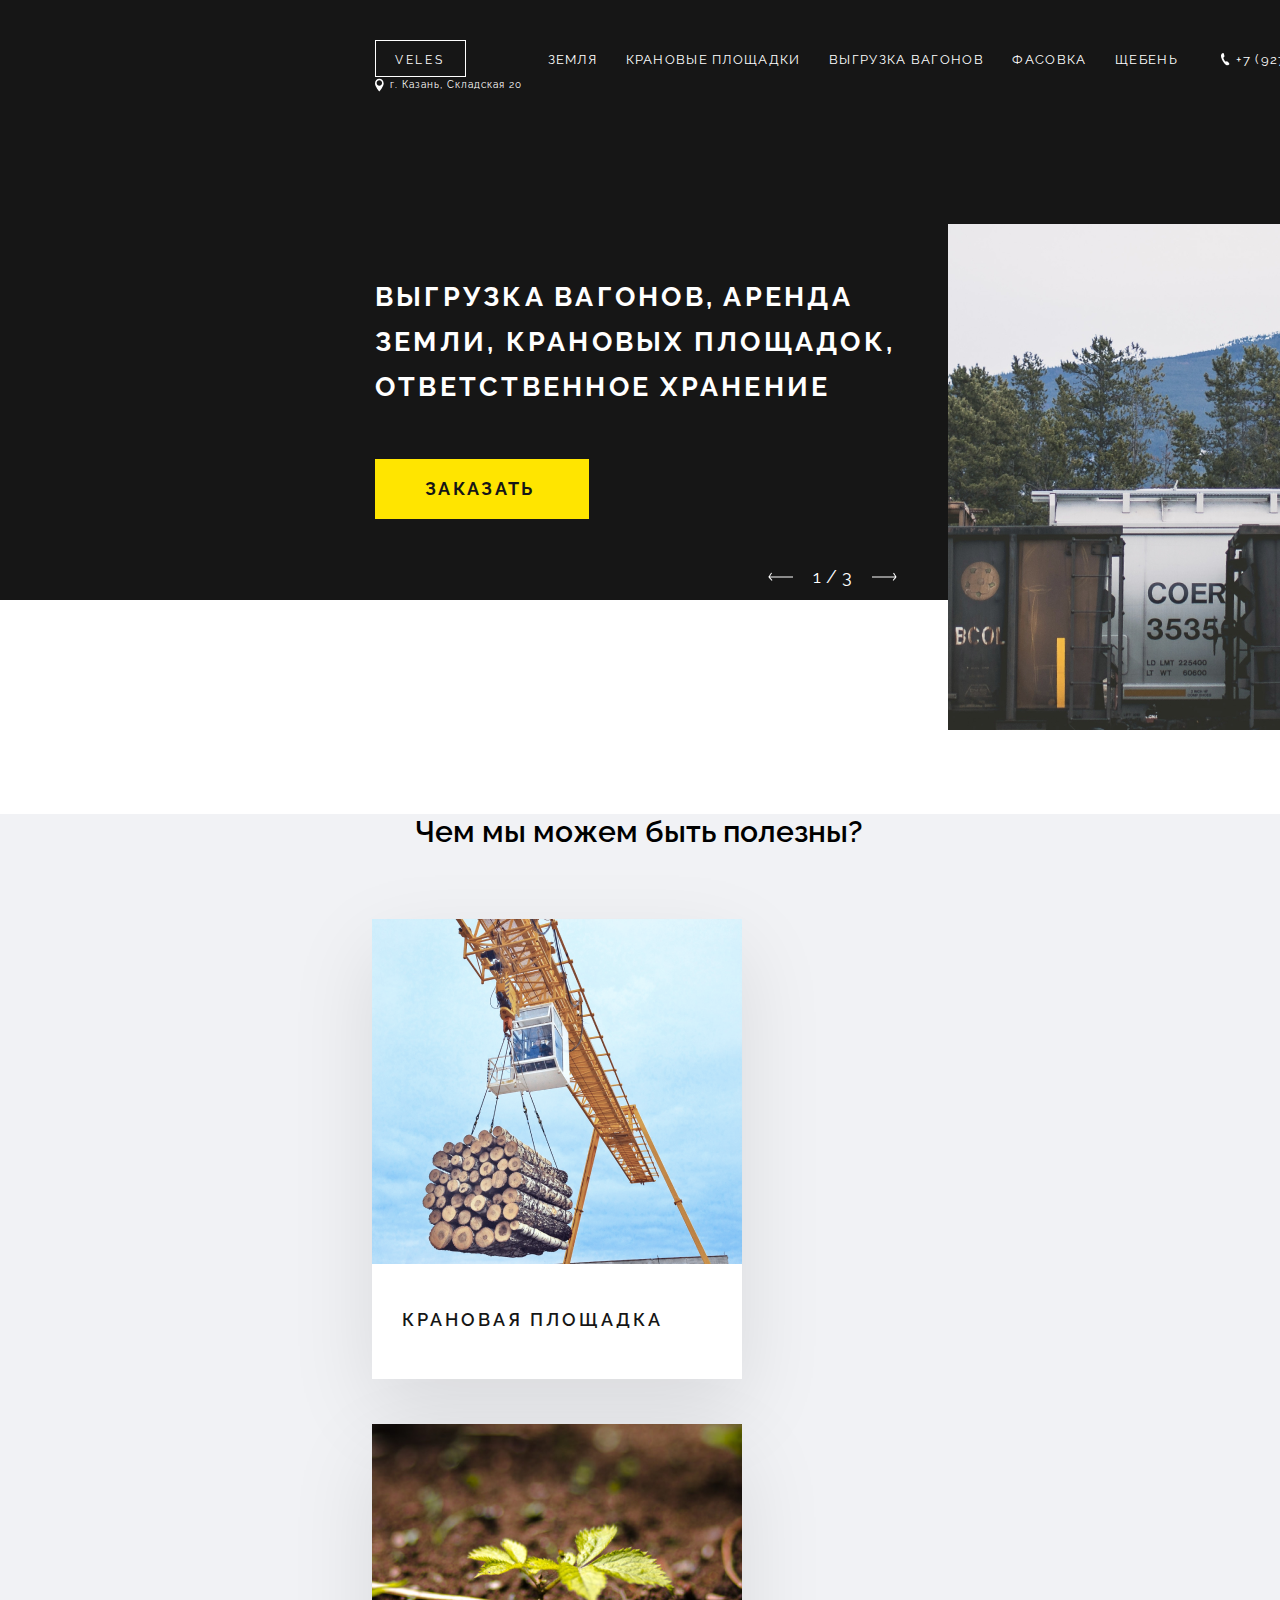
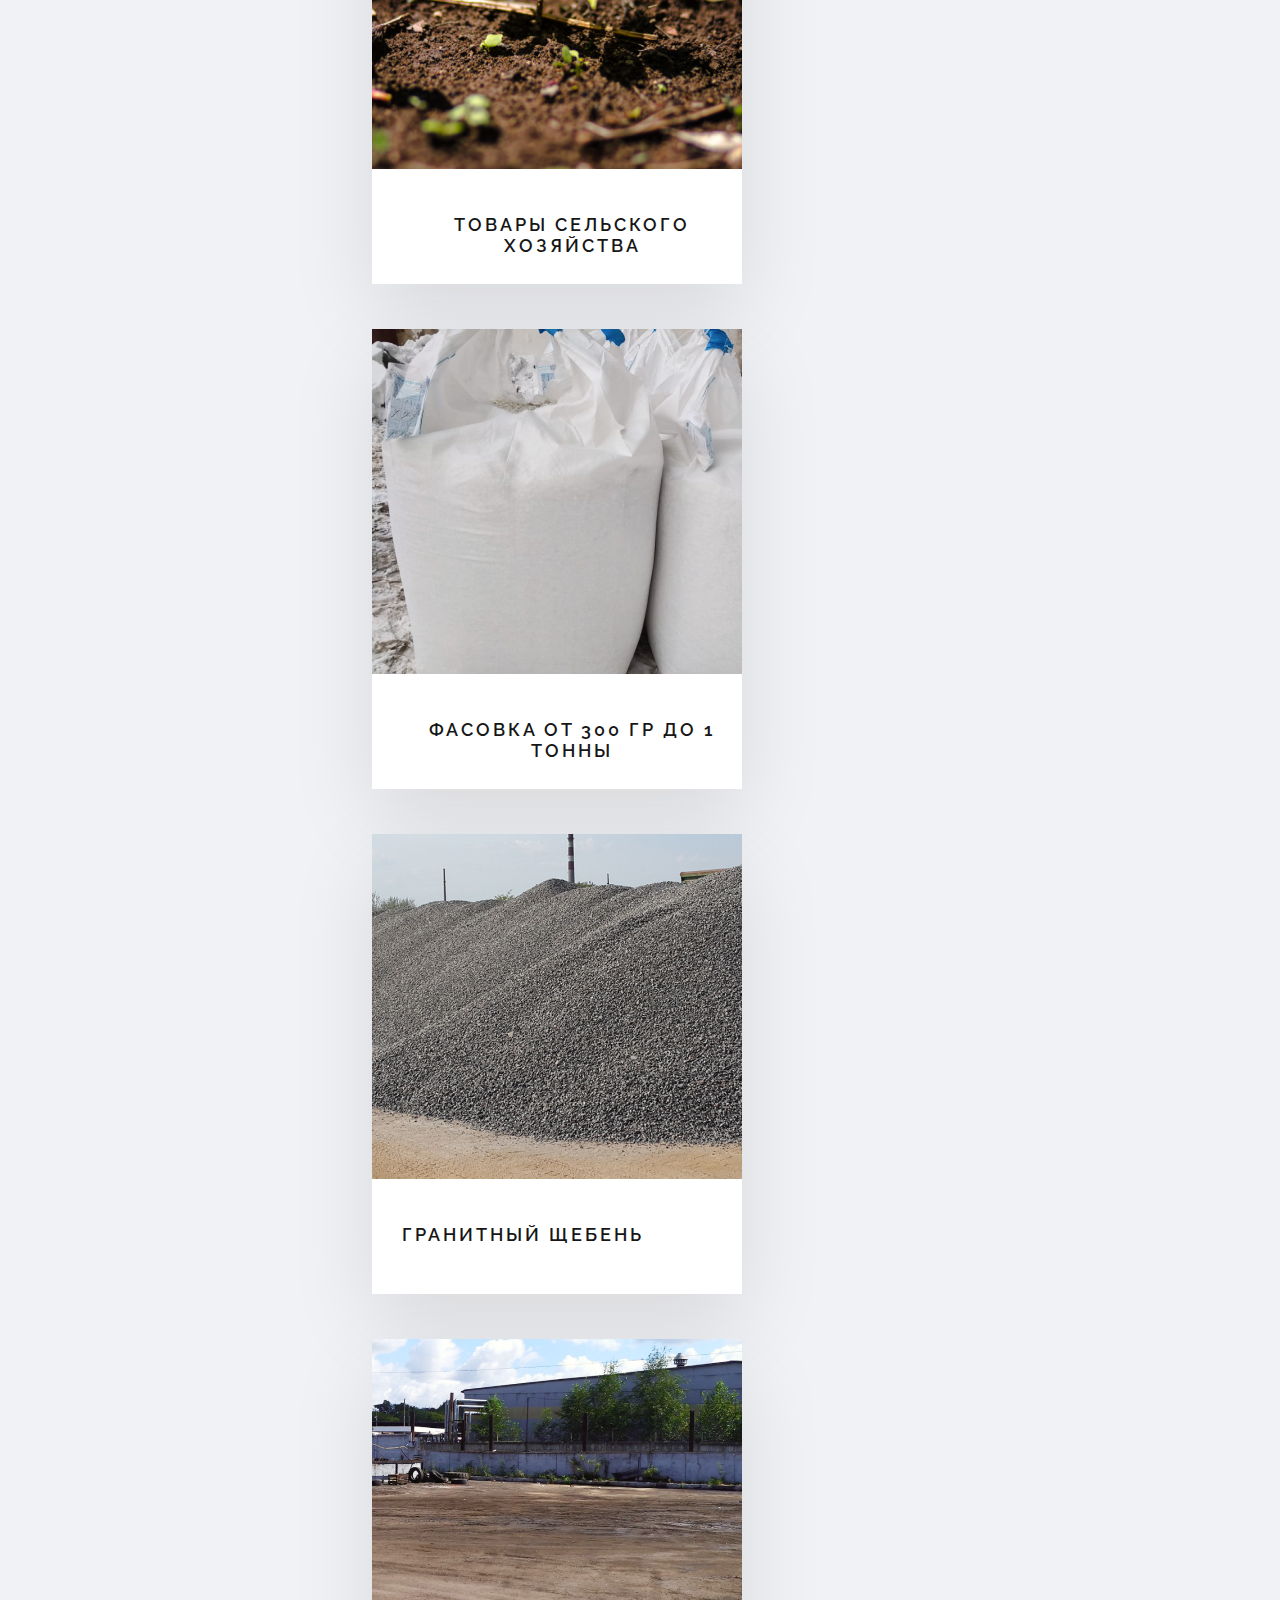
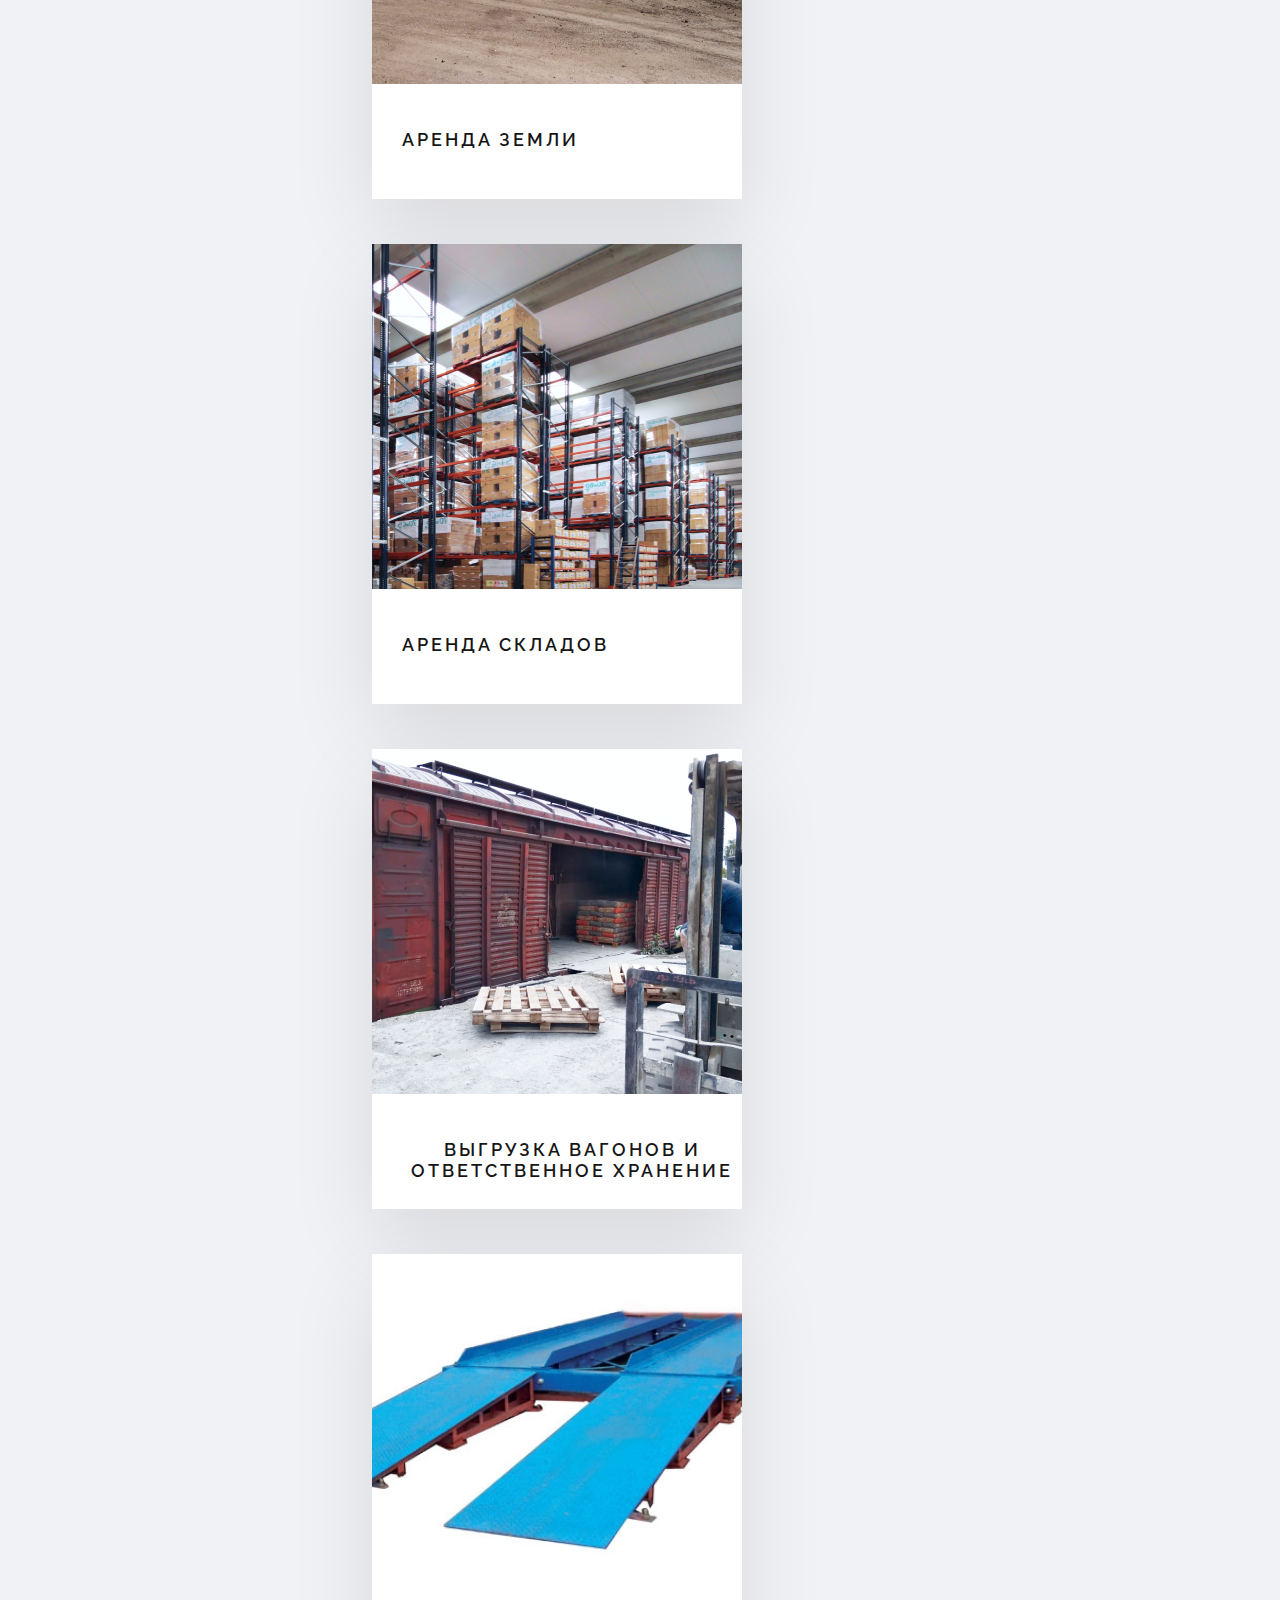
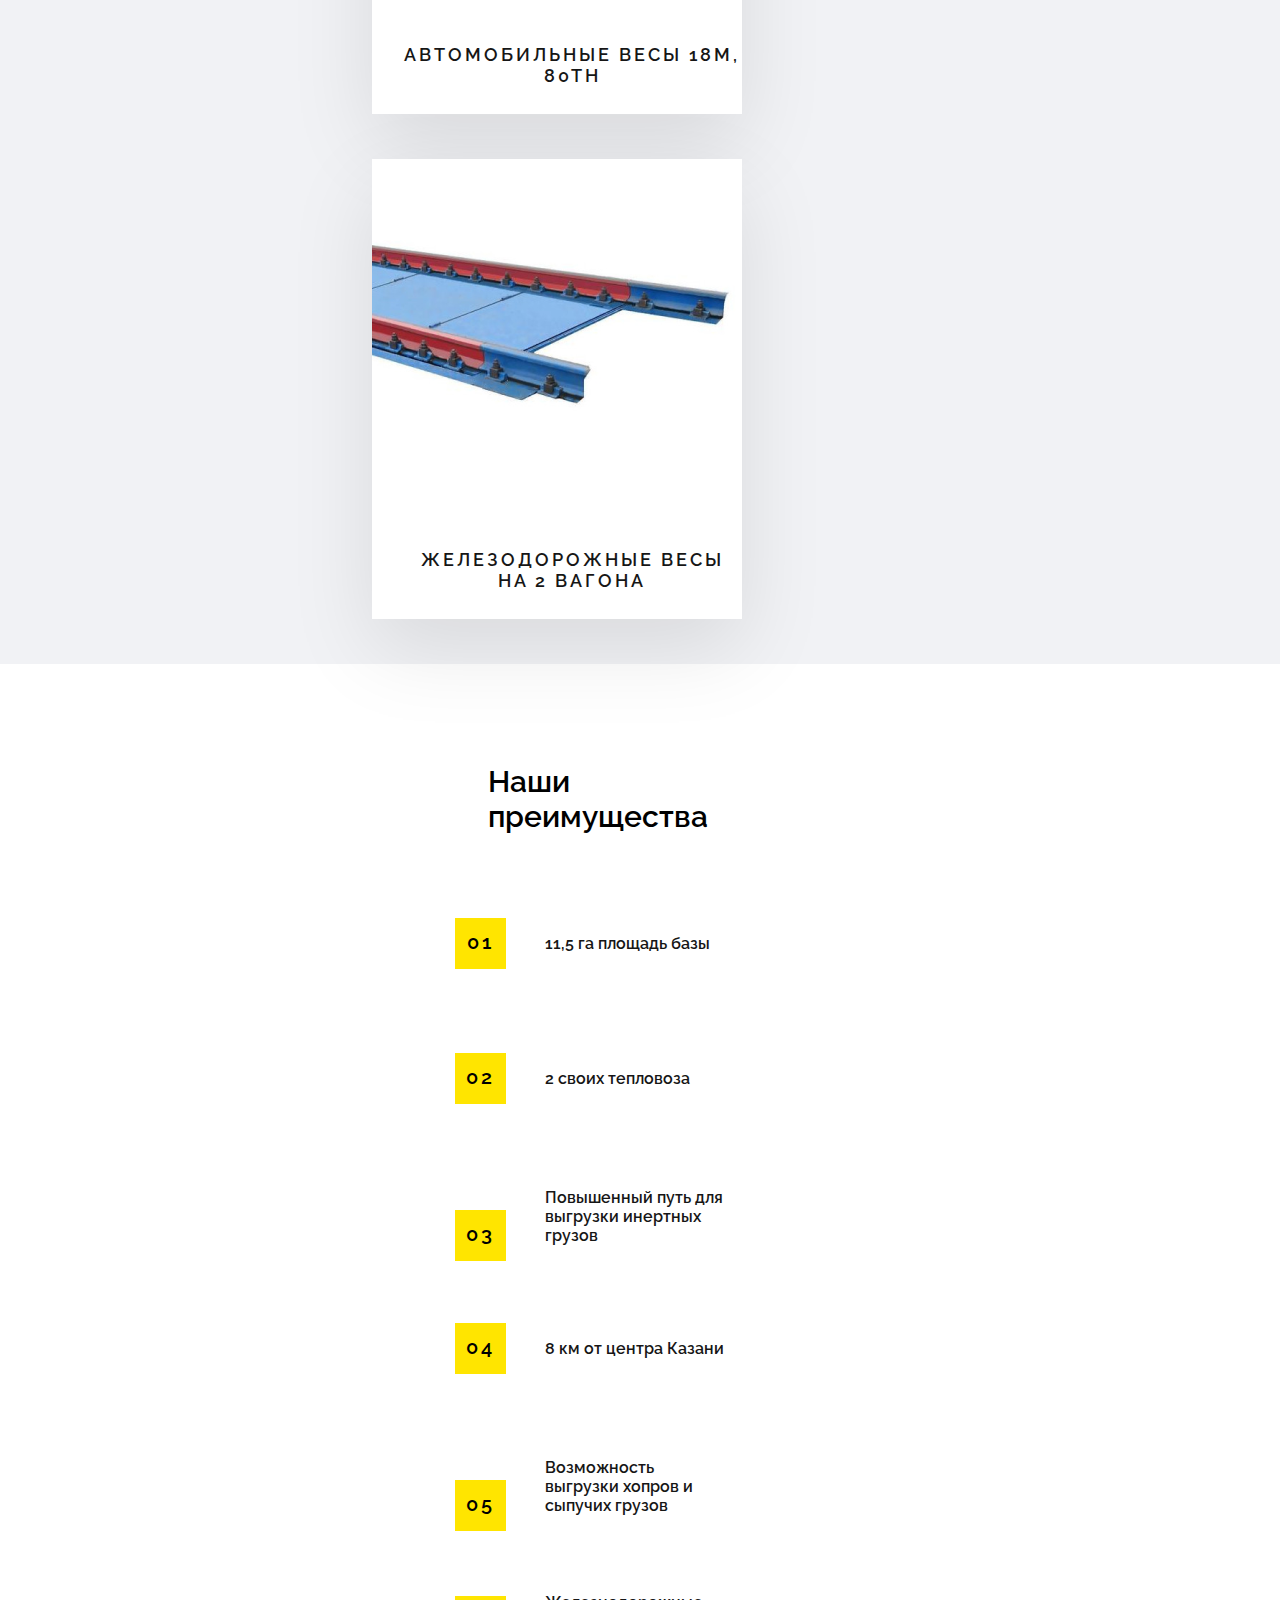
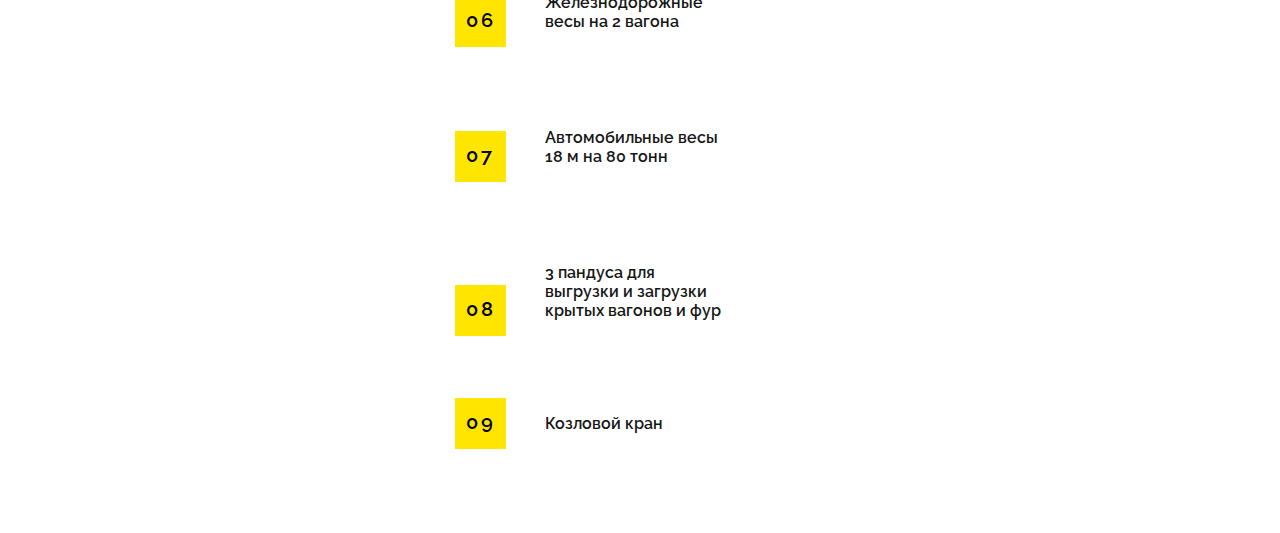
==== 4_laba/index.html @ e7cb655c "Update index.html" ====
<!DOCTYPE html>
<html lang="en">
<head>
    <meta charset="UTF-8">
    <meta name="viewport" content="width=device-width, initial-scale=1.0">
    <title>4_Laba</title>
    <link rel="stylesheet" href="css/style.css">
    <link rel="stylesheet" type="text/css" href="//fonts.googleapis.com/css?family=Raleway" />
</head>
<body>
    <header class="container">
        <div class="header__logo ">
            <div class="logo__border">
                <span>VELES</span>
            </div>
        </div>
        <nav>
            <a href="#">земля</a>
            <a href="#">крановые площадки </a>
            <a href="#">выгрузка вагонов</a>
            <a href="#">фасовка</a>
            <a href="#">щебень</a>
        </nav>
        <span class="header__info">+7 (927) 678-45-14</span>
        <span class="header__info address">г. Казань, Складская 20</span>
        <div class="banner">
            <div class="banner__text">
                <h2>выгрузка вагонов, АРЕНДА ЗЕМЛИ, КРаНОВЫХ ПЛОЩАДОК, ответственное хранение</h2>
                <a href="">
                     <div class="banner__button">
                        <span>заказать</span>
                    </div>
                </a>
                <span >1  /  3</span>
                <span></span>
            </div>
            <div class="banner__image">
              <img src="./img/banner-image.png" alt="">
            </div>
        </div>
    </header>
    <main>
        <div class="uslugi">
            <h2>Чем мы можем быть полезны?</h2>
            <div class="uslugi__columns">
                <div class="container">
                    <div class="uslugi__row">
                        <div class="uslugi__column">
                            <div class="uslugi__item">
                                <img src="./img/uslugi1.png" alt="">
                                <span>Крановая площадка</span>
                            </div>
                        </div>
                        <div class="uslugi__column">
                            <div class="uslugi__item">
                                <img src="./img/uslugi2.png" alt="">
                                <span>ТОВАРЫ СЕЛЬского 
                                    хозяйства</span>
                            </div>
                        </div>
                        <div class="uslugi__column">
                            <div class="uslugi__item">
                                <img src="./img/uslugi3.png" alt="">
                                <span>ФАСОВКА от 300 гр 
                                    до 1 тонны</span>
                            </div>
                        </div>
                        <div class="uslugi__column">
                            <div class="uslugi__item">
                                <img src="./img/uslugi4.png" alt="">
                                <span>ГРАНИТНЫЙ Щебень</span>
                            </div>
                        </div>
                        <div class="uslugi__column">
                            <div class="uslugi__item">
                                <img src="./img/uslugi5.png" alt="">
                                <span>Аренда земли</span>
                            </div>
                        </div>
                        <div class="uslugi__column">
                            <div class="uslugi__item">
                                <img src="./img/uslugi6.png" alt="">
                                <span>аренда складов</span>
                            </div>
                        </div>
                        <div class="uslugi__column">
                            <div class="uslugi__item">
                                <img src="./img/uslugi7.png" alt="">
                                <span>ВЫГРУЗКА ВАГОНОВ
                                    И ОТВЕТСТВЕННОЕ
                                    ХРАНЕНИЕ</span>
                            </div>
                        </div>
                        <div class="uslugi__column">
                            <div class="uslugi__item">
                                <img src="./img/uslugi8.png" alt="">
                                <span>автомобильные 
                                    весы 18м, 80тн</span>
                            </div>
                        </div>
                        <div class="uslugi__column">
                            <div class="uslugi__item">
                                <img src="./img/uslugi9.png" alt="">
                                <span>железодорожные
                                    весы на 2 вагона</span>
                            </div>
                        </div>
                    </div>
                </div>
            </div>
        </div>
        <div class="advantages">
            <h2>Наши преимущества</h2>
        </div>
        <div class="container2">
            <div class="advantages__row">
                <div class="advantages__column">
                    <div class="advantages__item">
                        <span>01</span>
                        <p>11,5 га площадь
                            базы</p>
                    </div>
                </div>
                <div class="advantages__column">
                    <div class="advantages__item">
                        <span>02</span>
                        <p>2 своих
                            тепловоза</p>
                    </div>
                </div>
                <div class="advantages__column">
                    <div class="advantages__item">
                        <span>03</span>
                        <p>Повышенный путь
                            для выгрузки
                            инертных грузов</p>
                    </div>
                </div>
                <div class="advantages__column">
                    <div class="advantages__item">
                        <span>04</span>
                        <p>8 км от
                            центра Казани</p>
                    </div>
                </div>
                <div class="advantages__column">
                    <div class="advantages__item">
                        <span>05</span>
                        <p>Возможность
                            выгрузки хопров
                            и сыпучих грузов</p>
                    </div>
                </div>
                <div class="advantages__column">
                    <div class="advantages__item">
                        <span>06</span>
                        <p>Железнодорожные
                            весы на 2 вагона</p>
                    </div>
                </div>
                <div class="advantages__column">
                    <div class="advantages__item">
                        <span>07</span>
                        <p>Автомобильные 
                            весы 18 м на 80 тонн</p>
                    </div>
                </div>
                <div class="advantages__column">
                    <div class="advantages__item">
                        <span>08</span>
                        <p>3 пандуса для выгрузки
                            и загрузки крытых
                            вагонов и фур</p>
                    </div>
                </div>
                <div class="advantages__column">
                    <div class="advantages__item">
                        <span>09</span>
                        <p>Козловой 
                            кран</p>
                    </div>
                </div>
            </div>
        </div>
    </main>
</body>
</html>
---- 4_laba/css/style.css ----
*{
	padding: 0;
	margin: 0;
	border: 0;
}
*,*:before,*:after{
	-moz-box-sizing: border-box;
	-webkit-box-sizing: border-box;
	box-sizing: border-box;
}
:focus,:active{outline: none;}
a:focus,a:active{outline: none;}

nav,footer,header,aside{display: block;}

html,body{
	height: 100%;
	width: 100%;
	font-size: 100%;
	line-height: 1;
	font-size: 14px;
	-ms-text-size-adjust: 100%;
	-moz-text-size-adjust: 100%;
	-webkit-text-size-adjust: 100%;
}
input,button,textarea{font-family:inherit;}

input::-ms-clear{display: none;}
button{cursor: pointer;}
button::-moz-focus-inner {padding:0;border:0;}
a, a:visited{text-decoration: none;}
a:hover{text-decoration: none;}
ul li{list-style: none;}
img{vertical-align: top;}

h1,h2,h3,h4,h5,h6{font-size:inherit;font-weight: 400;}
/*--------------------*/


.container{
	padding: 0 375px;
}

.container2{
	padding: 0 455px;
}

header{
	width: 1920px;
	height: 600px;
	background-color: #161616;
}
.header__logo{
	display: inline-block;
	margin-top: 40px;
}

.logo__border{
	width: 91px;
	height: 37px;
	border: 1px solid #ffffff;
	box-sizing: border-box;
	padding-left: 19px;
	padding-top: 12px;
	margin-right: 78px;
}

.header__logo span{
	font-family: Raleway;
	font-style: normal;
	font-weight: normal;
	font-size: 12px;
	line-height: 14px;
	text-align: center;
	letter-spacing: 0.22em;
	text-transform: uppercase;
	color: #FFFFFF;
}

header nav{
	display: inline-block;
}

header a{
	display: inline-block;
	font-family: Raleway;
	font-style: normal;
	font-weight: normal;
	font-size: 13px;
	line-height: 15px;
	letter-spacing: 0.1em;
	text-transform: uppercase;
	color: #FFFFFF;
	margin-right: 25px;
}

header a:nth-child(5){
	margin-right: 40px;
}

.header__info {
	font-family: Raleway;
	font-style: normal;
	font-weight: normal;
	font-size: 13px;
	line-height: 15px;
	letter-spacing: 0.1em;
	color: #FFFFFF;
	display: inline-block;
}

header span:nth-child(3){
	margin-right: 30px;
	background: url(.././img/icons/Vector.png) left no-repeat;
	padding-left: 15px;
}

.address{
	font-family: Raleway;
	font-style: normal;
	font-weight: normal;
	font-size: 10px;
	line-height: 140%;
	background: url(.././img/icons/Subtract.svg) left no-repeat;
	padding-left: 15px;
	margin-bottom: 182px;
}

.banner__text h2{
	font-family: Raleway;
	font-style: normal;
	font-weight: bold;
	font-size: 27px;
	line-height: 32px;
	letter-spacing: 0.12em;
	text-transform: uppercase;
	color: #FFFFFF;
	max-width: 526px;
	margin-bottom: 50px;
	line-height: 45px;
}

.banner__button{
	width: 214px;
	height: 60px;
	background-color: #ffe500;
	padding-top: 19px;
	padding-left: 50px;
	margin-bottom: 29px;
}

.banner__button span{
	font-family: Raleway;
	font-style: normal;
	font-weight: bold;
	font-size: 18px;
	line-height: 21px;
	text-align: center;
	letter-spacing: 0.13em;
	text-transform: uppercase;
	color: #161616;
	
}

.banner__text{
	display: inline-block;
	margin-top: 100px;
}
.banner__text span:nth-child(3){
	font-family: Raleway;
	font-style: normal;
	font-weight: normal;
	font-size: 18px;
	line-height: 21px;
	color: #FFFFFF;
	display: inline-block;
	background: url('.././img/icons/Vector 2.1.png') no-repeat left, url('.././img/icons/Vector 2.png') no-repeat right;
	padding-left: 45px;
	padding-right: 45px;
	position: relative;
	top: 88px;
	left: 150px
}

.banner__image{
	display: inline-block;
	max-width: 100%;
	max-height: 100%;
	margin-left: 43px;
	margin-right: -575px;
	position: relative;
	bottom: 260px;
}

.banner{
	margin-top: -100px;
}

.uslugi{
	background-color: #f1f2f5;
}

main{
	padding-top: 214px;
}

.uslugi h2{
	display: inline-block;
	font-family: Raleway;
	font-style: normal;
	font-weight: 600;
	font-size: 30px;
	line-height: 35px;
	color: #000000;
	width: 450px;
	display: block;
	margin: 0 auto;
	margin-bottom: 70px;
}

.uslugi__item{
	width: 370px;
	height: 460px;
	top: 920px;
	background: #FFFFFF;
	box-shadow: 0px 30px 80px rgba(0, 0, 0, 0.102355);

}

.uslugi__item span{
	font-family: Raleway;
	font-style: normal;
	font-weight: 600;
	font-size: 18px;
	line-height: 21px;
	display: flex;
	align-items: flex-end;
	text-align: center;
	letter-spacing: 3px;
	text-transform: uppercase;
	color: #161616;
	padding-top: 45px;
	padding-left: 30px;
	text-justify: left;
}

.uslugi__row{
	display: flex;
	flex-wrap: wrap;
	margin: 0 -15px;
}

.uslugi__column{
	padding: 0 12px;
	flex: 0 1 33%;
	margin-bottom: 45px;
}

.advantages h2{
	width: 304px;
	display: block;
	margin: 0 auto;
	padding-top: 100px;
	font-family: Raleway;
	font-style: normal;
	font-weight: 600;
	font-size: 30px;
	line-height: 35px;
	color: #000000;
	margin-bottom: 84px;
}

.advantages__item span{
	font-family: Raleway;
	font-style: normal;
	font-weight: 600;
	font-size: 20px;
	line-height: 21px;
	text-align: center;
	letter-spacing: 3px;
	text-transform: uppercase;
	color: #000000;
	background: url('../img/icons/Rectangle\ 2.5.png');
	display: inline-block;
	width: 51px;
	height: 51px;
	padding-top: 14px;
	margin-right: 35px;
}

.advantages__item p{
	font-family: Raleway;
	font-style: normal;
	font-weight: 600;
	font-size: 16px;
	line-height: 19px;
	color: #161616;
	display: inline-block;
	max-width: 180px;
}

.advantages__row{
	display: flex;
	flex-wrap: wrap;
	margin: 0 -30px;

}

.advantages__column{
	padding: 0 30px;
	flex: 0 1 33%;
	margin-bottom: 85px;
}

.advantages__item{
	width: 273px;
	height: 50px;
}
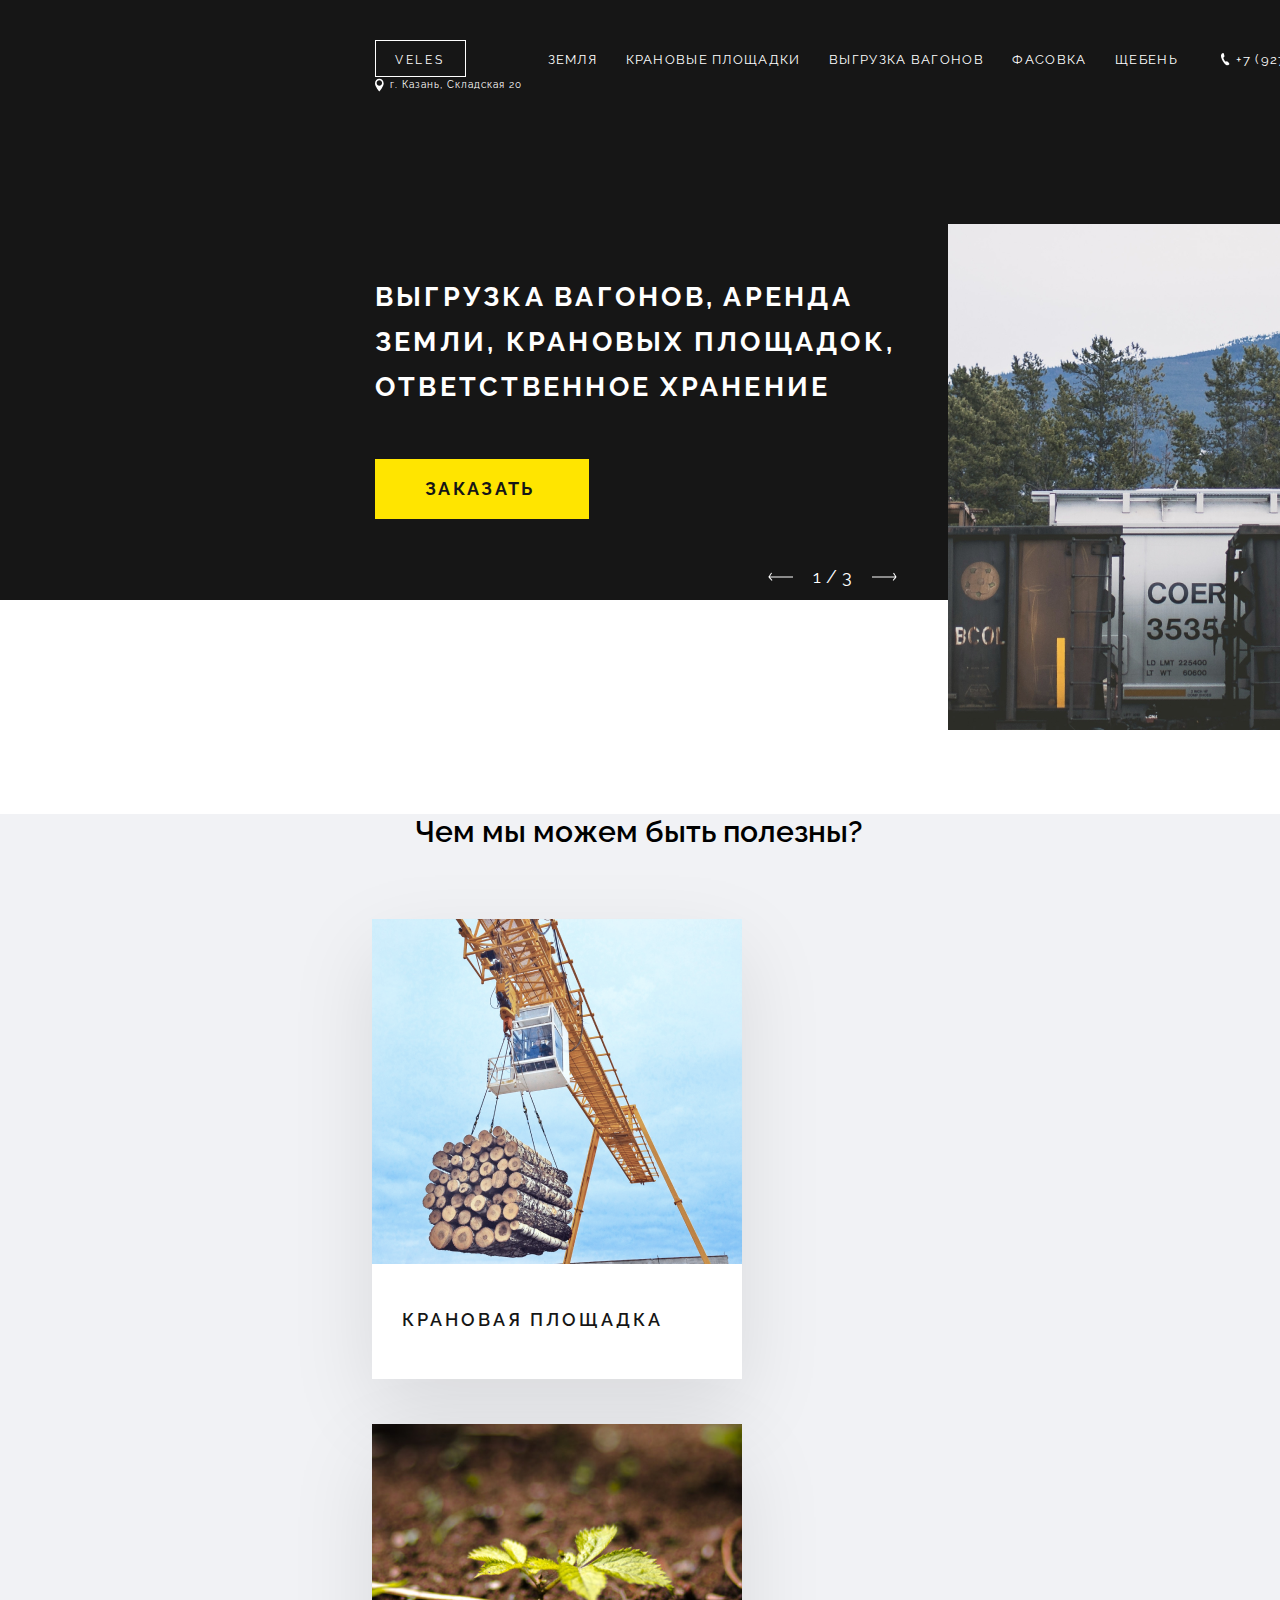
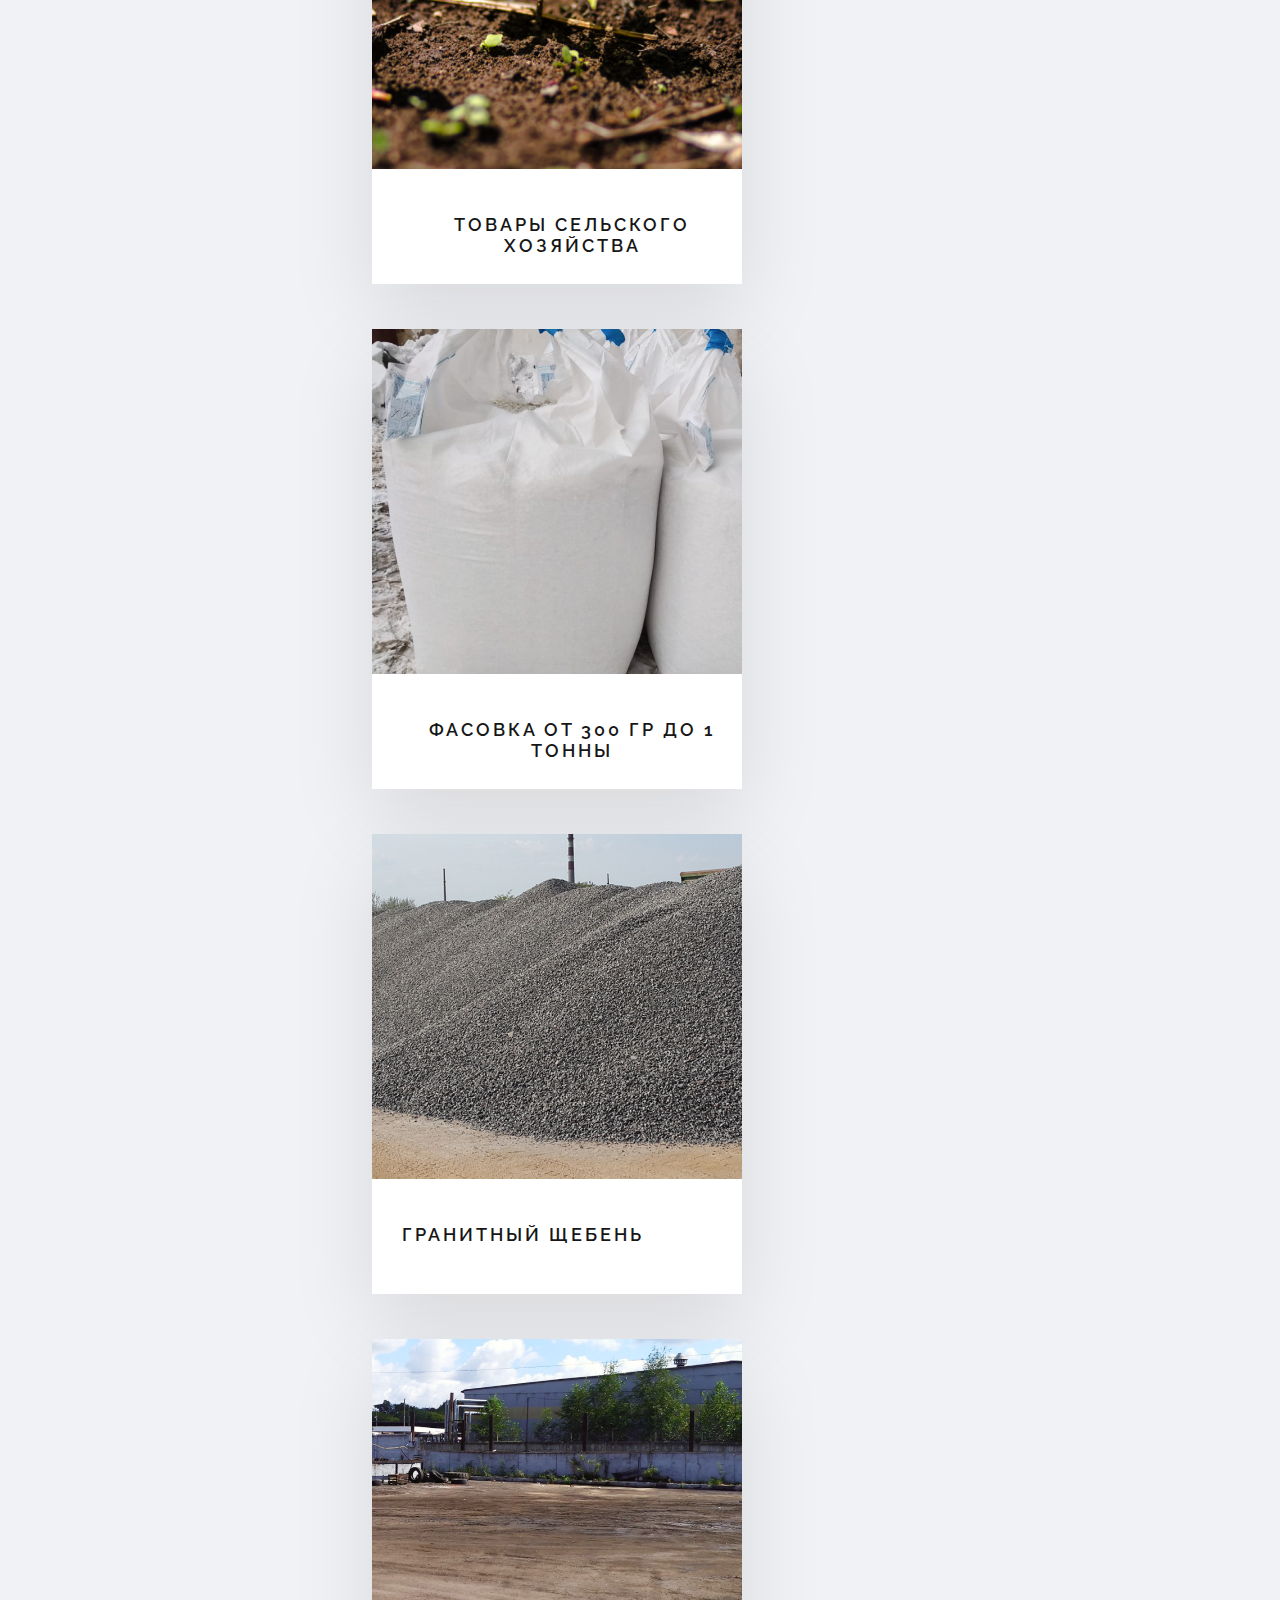
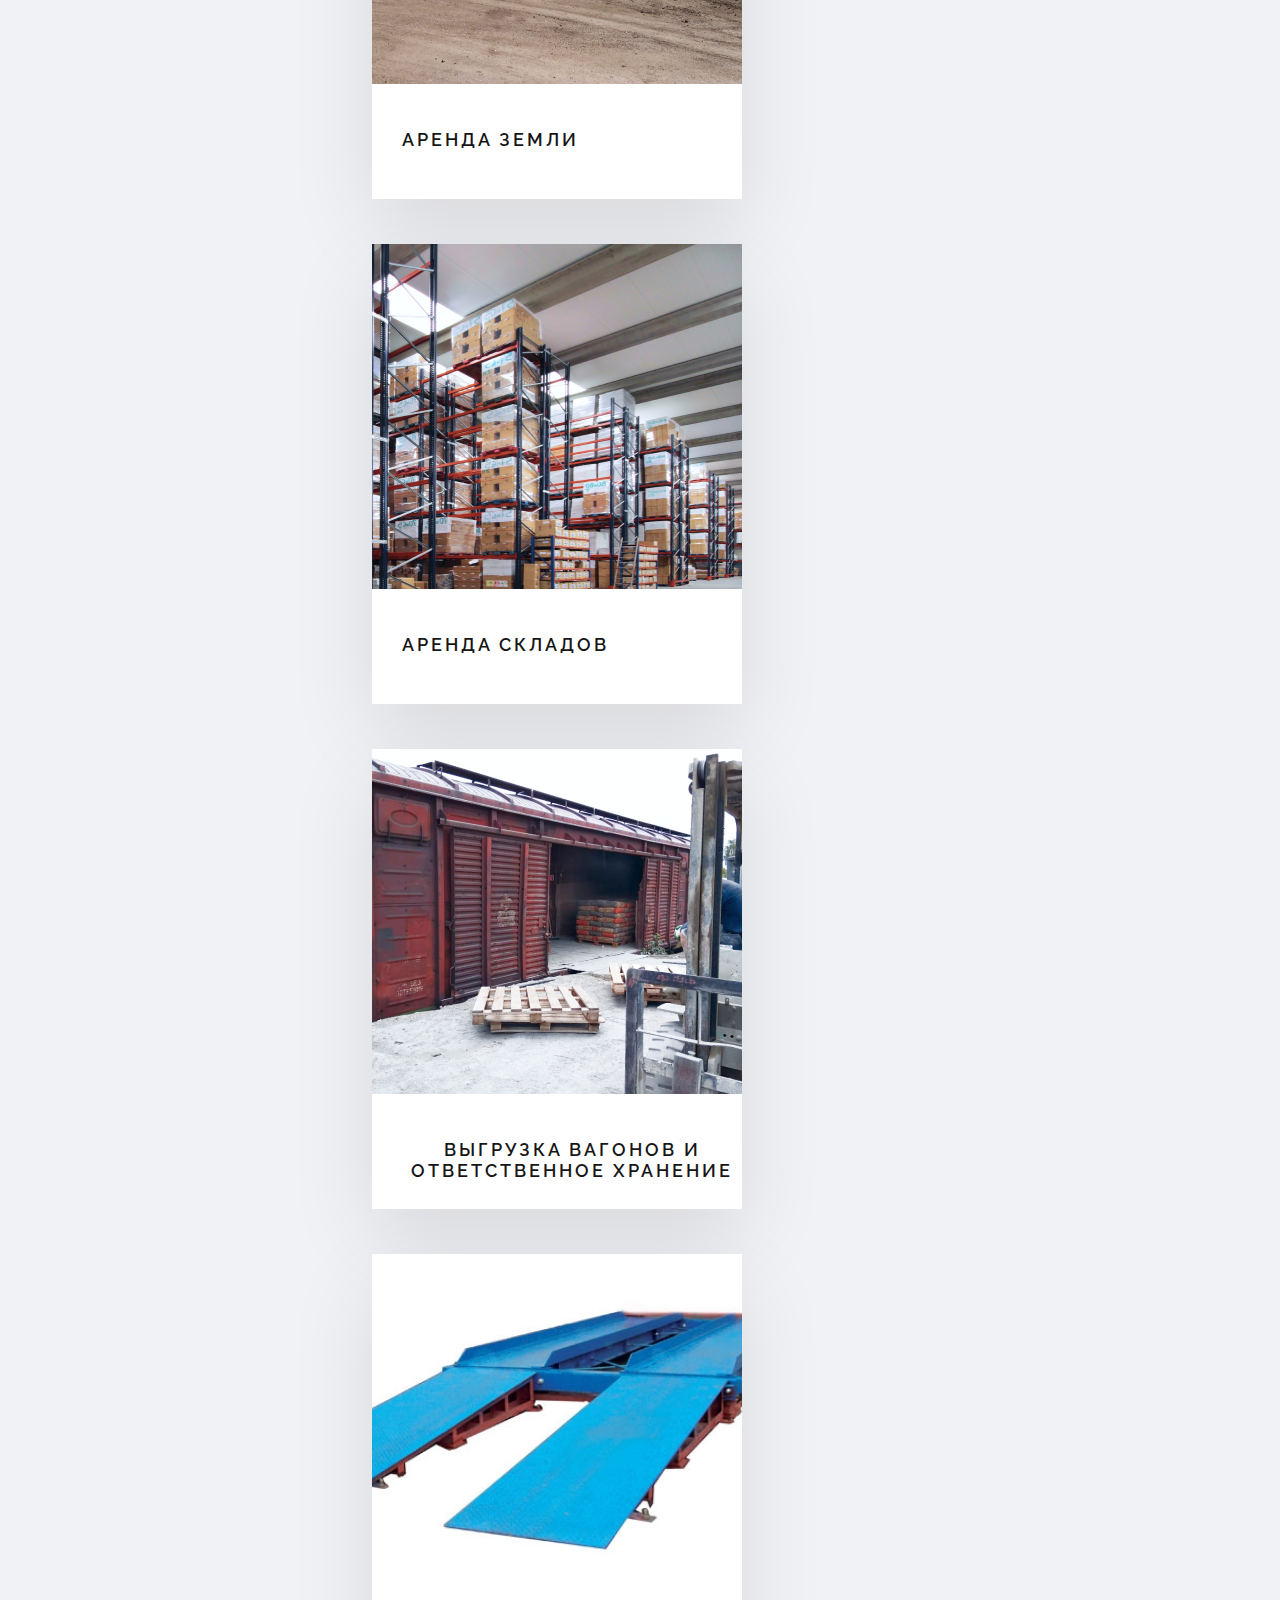
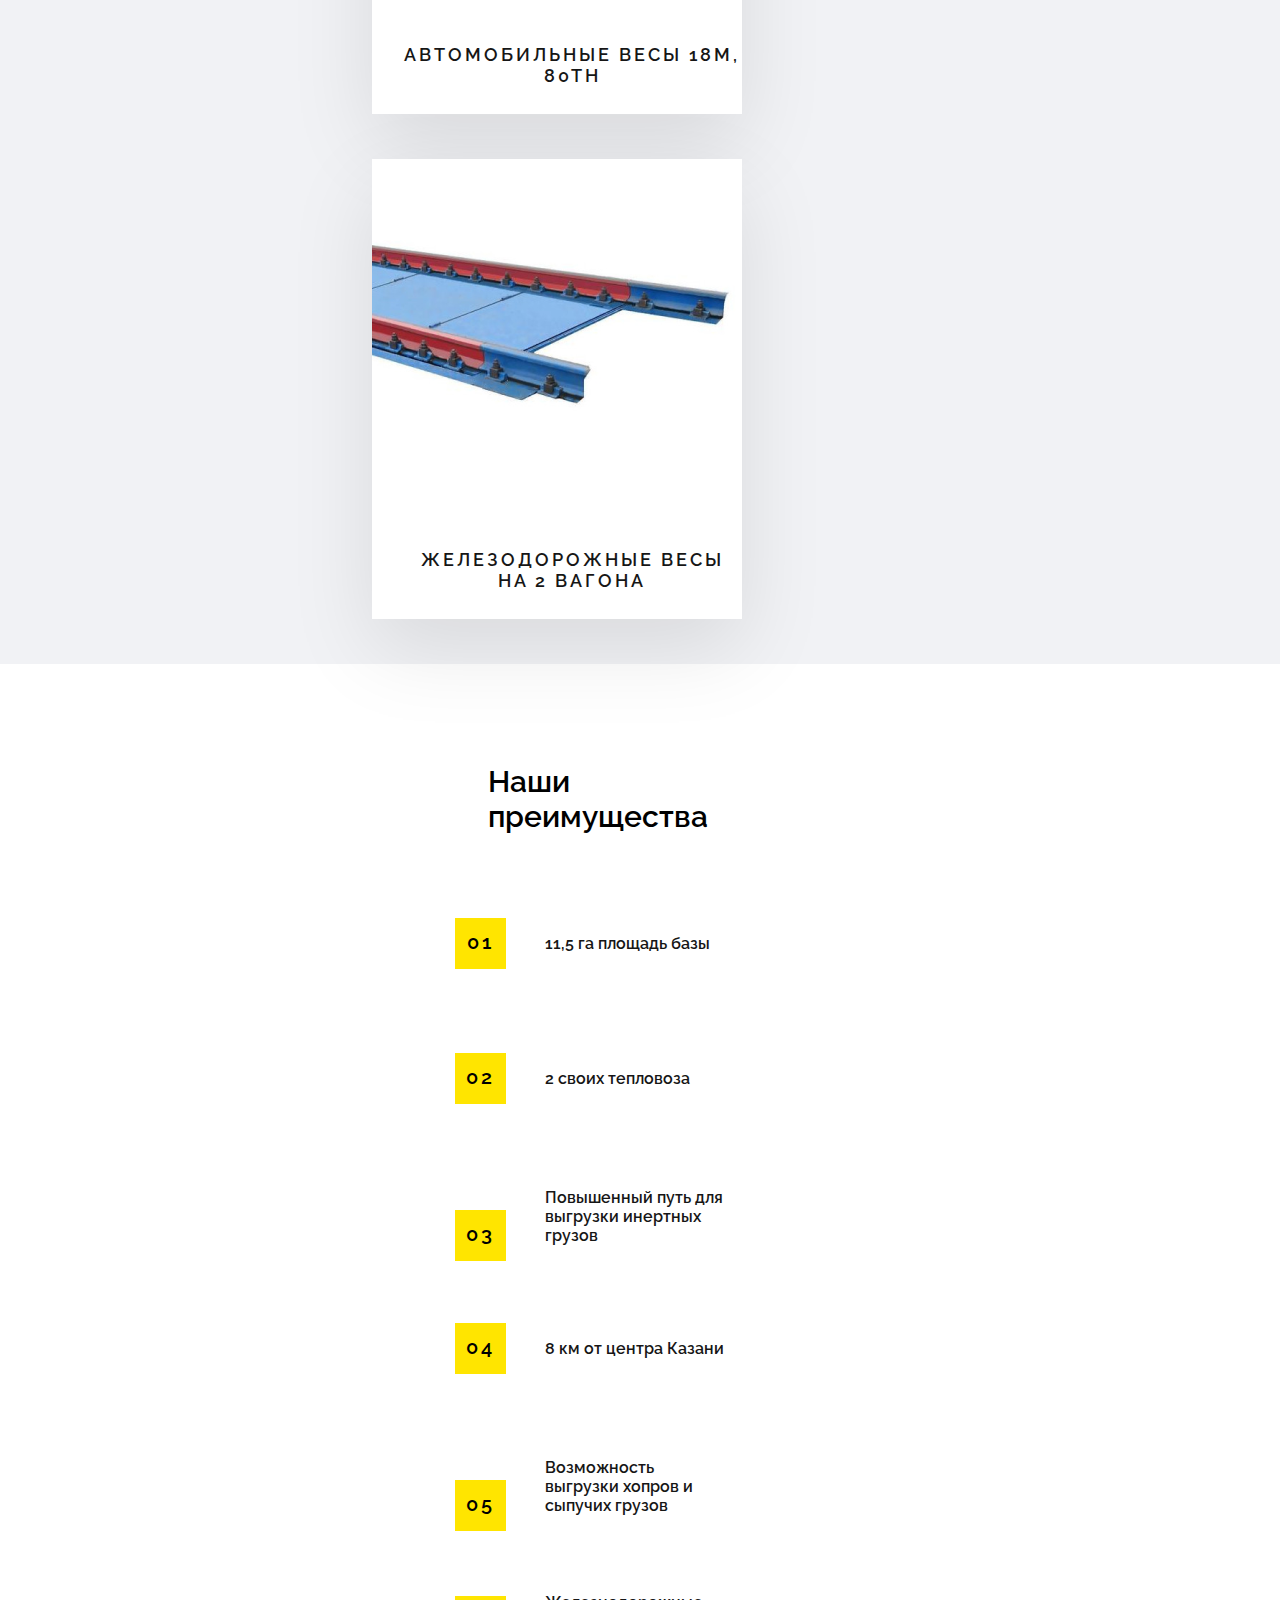
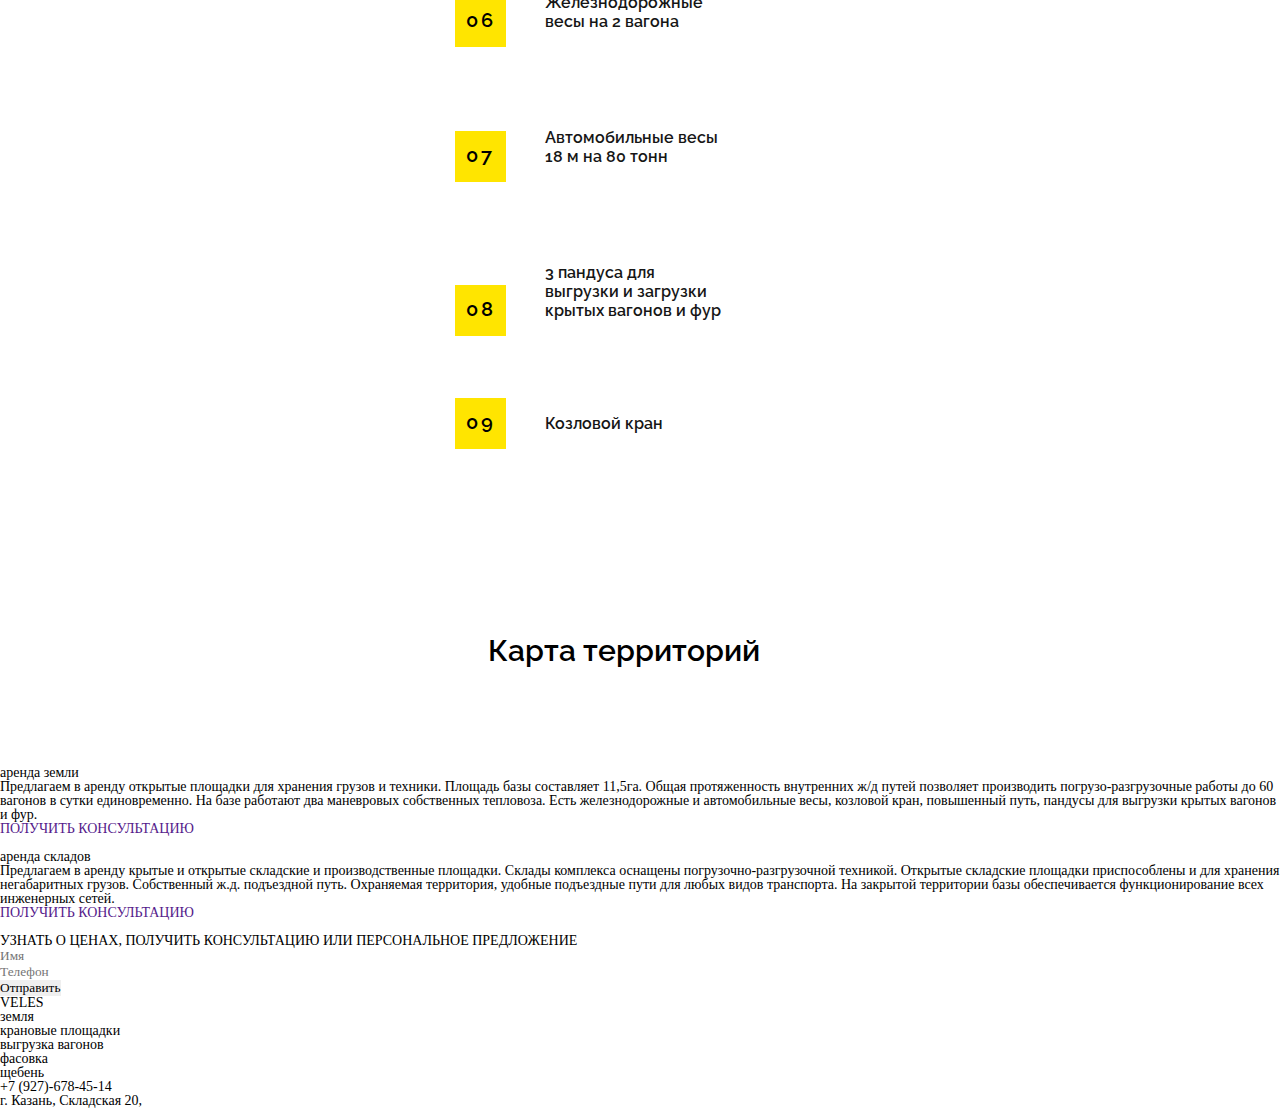
==== commit b2339451: "Update index.html" ====
--- a/4_laba/index.html
+++ b/4_laba/index.html
@@ -7,7 +7,7 @@
     <link rel="stylesheet" href="css/style.css">
     <link rel="stylesheet" type="text/css" href="//fonts.googleapis.com/css?family=Raleway" />
 </head>
-<body>
+<body style='overflow-x:hidden;'>
     <header class="container">
         <div class="header__logo ">
             <div class="logo__border">
@@ -39,7 +39,7 @@
             </div>
         </div>
     </header>
-    <main>
+    <main >
         <div class="uslugi">
             <h2>Чем мы можем быть полезны?</h2>
             <div class="uslugi__columns">
@@ -111,73 +111,194 @@
         </div>
         <div class="advantages">
             <h2>Наши преимущества</h2>
-        </div>
-        <div class="container2">
-            <div class="advantages__row">
-                <div class="advantages__column">
-                    <div class="advantages__item">
-                        <span>01</span>
-                        <p>11,5 га площадь
-                            базы</p>
-                    </div>
-                </div>
-                <div class="advantages__column">
-                    <div class="advantages__item">
-                        <span>02</span>
-                        <p>2 своих
-                            тепловоза</p>
-                    </div>
-                </div>
-                <div class="advantages__column">
-                    <div class="advantages__item">
-                        <span>03</span>
-                        <p>Повышенный путь
-                            для выгрузки
-                            инертных грузов</p>
-                    </div>
-                </div>
-                <div class="advantages__column">
-                    <div class="advantages__item">
-                        <span>04</span>
-                        <p>8 км от
-                            центра Казани</p>
-                    </div>
-                </div>
-                <div class="advantages__column">
-                    <div class="advantages__item">
-                        <span>05</span>
-                        <p>Возможность
-                            выгрузки хопров
-                            и сыпучих грузов</p>
-                    </div>
-                </div>
-                <div class="advantages__column">
-                    <div class="advantages__item">
-                        <span>06</span>
-                        <p>Железнодорожные
-                            весы на 2 вагона</p>
-                    </div>
-                </div>
-                <div class="advantages__column">
-                    <div class="advantages__item">
-                        <span>07</span>
-                        <p>Автомобильные 
-                            весы 18 м на 80 тонн</p>
-                    </div>
-                </div>
-                <div class="advantages__column">
-                    <div class="advantages__item">
-                        <span>08</span>
-                        <p>3 пандуса для выгрузки
-                            и загрузки крытых
-                            вагонов и фур</p>
-                    </div>
-                </div>
-                <div class="advantages__column">
-                    <div class="advantages__item">
-                        <span>09</span>
-                        <p>Козловой 
-                            кран</p>
+            <div class="container2">
+                <div class="advantages__row">
+                    <div class="advantages__column">
+                        <div class="advantages__item">
+                            <span>01</span>
+                            <p>11,5 га площадь
+                                базы</p>
+                        </div>
+                    </div>
+                    <div class="advantages__column">
+                        <div class="advantages__item">
+                            <span>02</span>
+                            <p>2 своих
+                                тепловоза</p>
+                        </div>
+                    </div>
+                    <div class="advantages__column">
+                        <div class="advantages__item">
+                            <span>03</span>
+                            <p>Повышенный путь
+                                для выгрузки
+                                инертных грузов</p>
+                        </div>
+                    </div>
+                    <div class="advantages__column">
+                        <div class="advantages__item">
+                            <span>04</span>
+                            <p>8 км от
+                                центра Казани</p>
+                        </div>
+                    </div>
+                    <div class="advantages__column">
+                        <div class="advantages__item">
+                            <span>05</span>
+                            <p>Возможность
+                                выгрузки хопров
+                                и сыпучих грузов</p>
+                        </div>
+                    </div>
+                    <div class="advantages__column">
+                        <div class="advantages__item">
+                            <span>06</span>
+                            <p>Железнодорожные
+                                весы на 2 вагона</p>
+                        </div>
+                    </div>
+                    <div class="advantages__column">
+                        <div class="advantages__item">
+                            <span>07</span>
+                            <p>Автомобильные 
+                                весы 18 м на 80 тонн</p>
+                        </div>
+                    </div>
+                    <div class="advantages__column">
+                        <div class="advantages__item">
+                            <span>08</span>
+                            <p>3 пандуса для выгрузки
+                                и загрузки крытых
+                                вагонов и фур</p>
+                        </div>
+                    </div>
+                    <div class="advantages__column">
+                        <div class="advantages__item">
+                            <span>09</span>
+                            <p>Козловой 
+                                кран</p>
+                        </div>
+                    </div>
+                </div>
+            </div>
+            <h2>Карта территорий</h2>
+            <div class="map">
+                <img src="./img/map.png" alt="">
+            </div>
+        </div>
+        <div class="arenda">
+            <div class="container3">
+                <div class="arenda__row">
+                    <div class="arenda__column">
+                        <div class="arenda__item">
+                            <h3>аренда земли</h3>
+                            <p>Предлагаем в аренду открытые площадки для хранения грузов и техники. Площадь базы составляет 11,5га. Общая протяженность внутренних ж/д путей позволяет производить погрузо-разгрузочные работы до 60 вагонов в сутки единовременно. На базе работают два маневровых
+                                собственных тепловоза. Есть железнодорожные
+                                и автомобильные весы, козловой кран, повышенный
+                                путь, пандусы для выгрузки крытых вагонов и фур.</p>
+                                <a href="">
+                                     <span>ПОЛУЧИТЬ КОНСУЛЬТАЦИЮ</span>
+                                </a>
+                        </div>
+                    </div>
+                    <div class="arenda__column">
+                        <div class="arenda__item">
+                            <img src="./img/arenda.png" alt="">
+                        </div>
+                    </div>
+                </div>
+            </div>
+        </div>
+        <div class="sklad">
+            <div class="container3">
+                <div class="sklad__row">
+                    <div class="sklad__column">
+                        <div class="sklad__item">
+                            <h3>аренда складов</h3>
+                            <p>Предлагаем в аренду крытые и открытые складские и производственные площадки. Склады комплекса оснащены погрузочно-разгрузочной техникой. Открытые складские площадки приспособлены и для хранения негабаритных грузов. Собственный ж.д. подъездной путь. Охраняемая территория, удобные подъездные пути для любых видов транспорта. На закрытой территории базы обеспечивается функционирование всех инженерных сетей.</p>
+                                <a href="">
+                                     <span>ПОЛУЧИТЬ КОНСУЛЬТАЦИЮ</span>
+                                </a>
+                        </div>
+                    </div>
+                    <div class="sklad__column">
+                        <div class="sklad__item">
+                            <img src="./img/sklad.jpg" alt="">
+                        </div>
+                    </div>
+        
+        
+                </div>
+        </div>
+        <div class="feedback">
+            <h2>УЗНАТЬ О ЦЕНАХ, ПОЛУЧИТЬ КОНСУЛЬТАЦИЮ 
+                ИЛИ ПЕРСОНАЛЬНОЕ ПРЕДЛОЖЕНИЕ</h2>
+            <div class="container4">
+            <form action="">
+                <div class="feedback__row">
+                    <div class="feedback__column">
+                        <div class="feedback__item">
+                            <input type="text" placeholder="Имя">
+                        </div>
+                    </div>
+                    <div class="feedback__column">
+                        <div class="feedback__item">
+                            <input type="text" placeholder="Телефон">
+                        </div>
+                    </div>
+                    <div class="feedback__column">
+                        <div class="feedback__item">
+                            <button>Отправить</button>
+                        </div>
+                    </div>
+                </div>
+            </form>
+            </div>
+        </div>
+        <div class="footer">
+            <div class="footer__container">
+                <div class="footer__row">
+                    <div class="footer__column">
+                        <div class="footer__item">
+                            <div class="footer__logo">
+                                <span>VELES</span>
+                            </div>
+                        </div>
+                    </div>
+                    <div class="footer__column">
+                        <div class="footer__item">
+                            <span>земля</span>
+                        </div>
+                    </div>
+                    <div class="footer__column">
+                        <div class="footer__item">
+                            <span>крановые площадки</span>
+                        </div>
+                    </div>
+                    <div class="footer__column">
+                        <div class="footer__item">
+                            <span>выгрузка вагонов</span>
+                        </div>
+                    </div>
+                    <div class="footer__column">
+                        <div class="footer__item">
+                            <span>фасовка</span>
+                        </div>
+                    </div>
+                    <div class="footer__column">
+                        <div class="footer__item">
+                            <span>щебень</span>
+                        </div>
+                    </div>
+                    <div class="footer__column">
+                        <div class="footer__item">
+                            <span>+7 (927)-678-45-14</span>
+                        </div>
+                    </div>
+                    <div class="footer__column">
+                        <div class="footer__item">
+                            <span>г. Казань, Складская 20,</span>
+                        </div>
                     </div>
                 </div>
             </div>
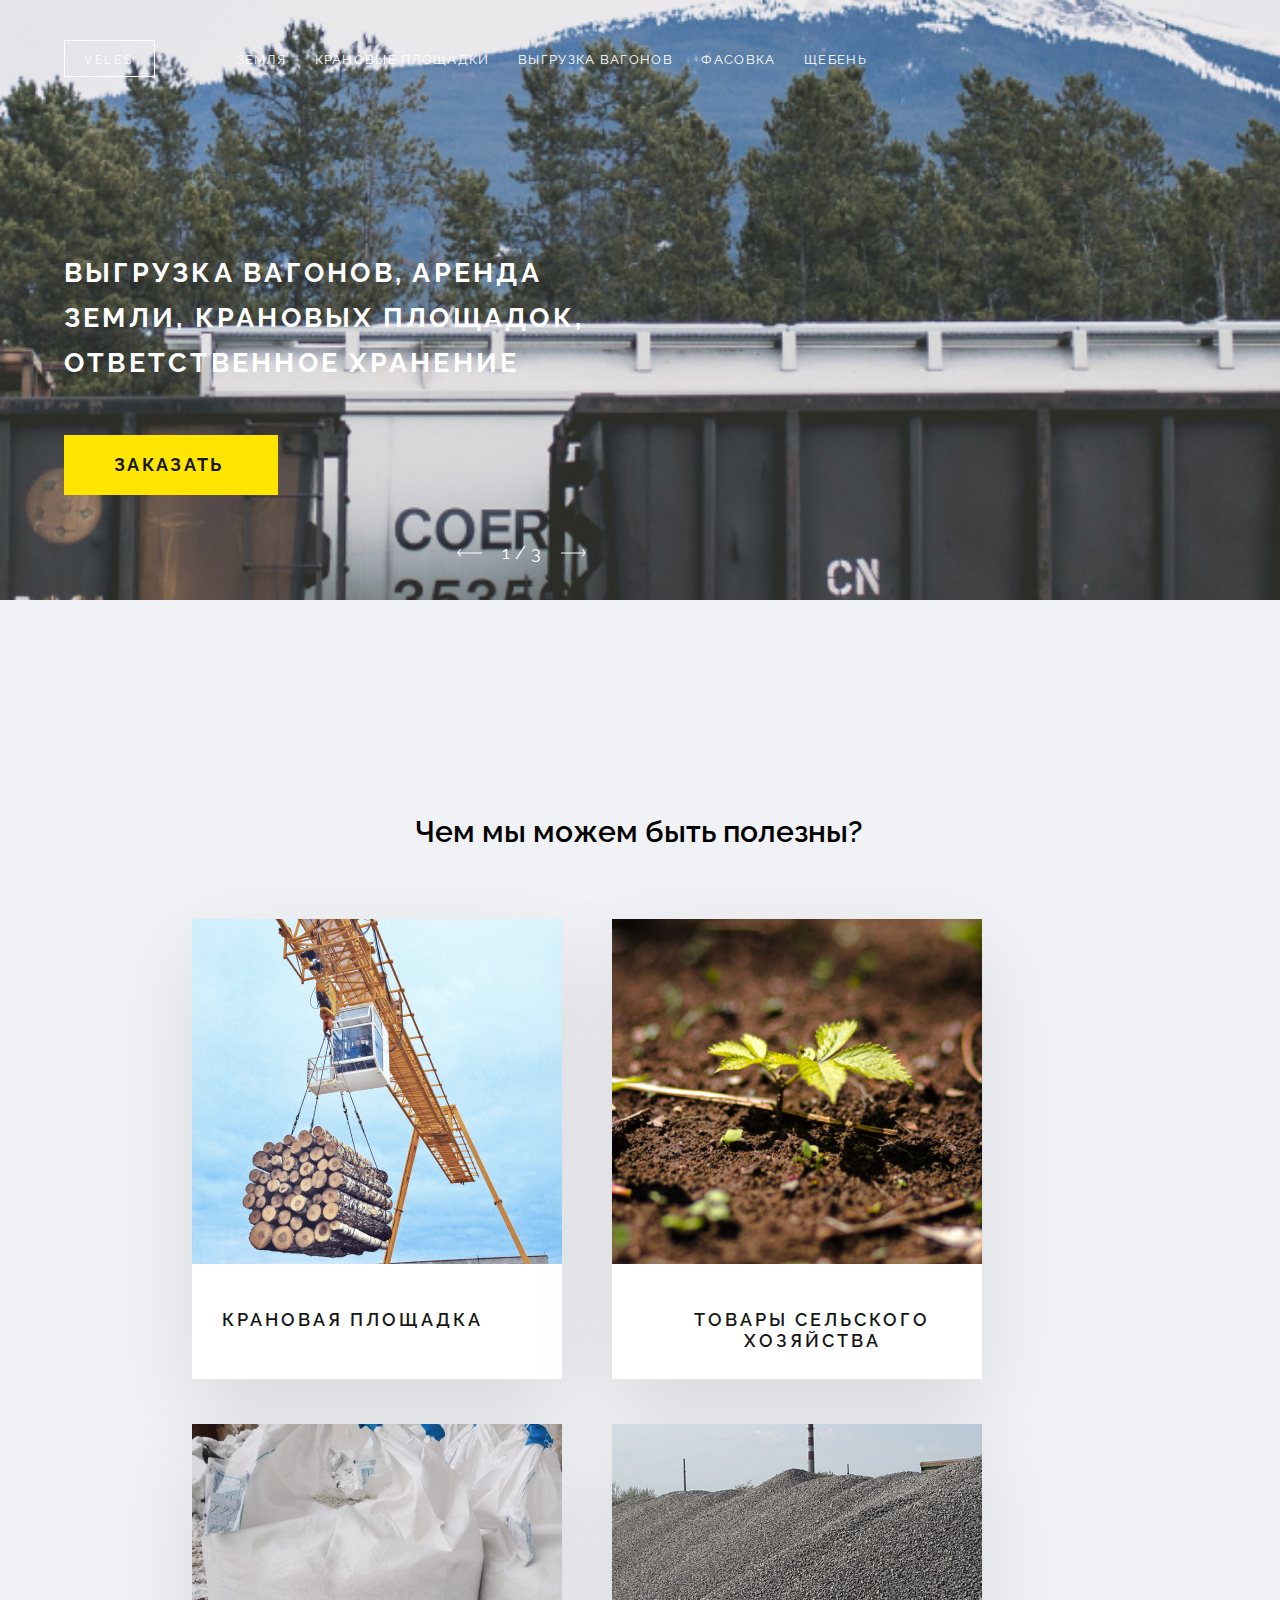
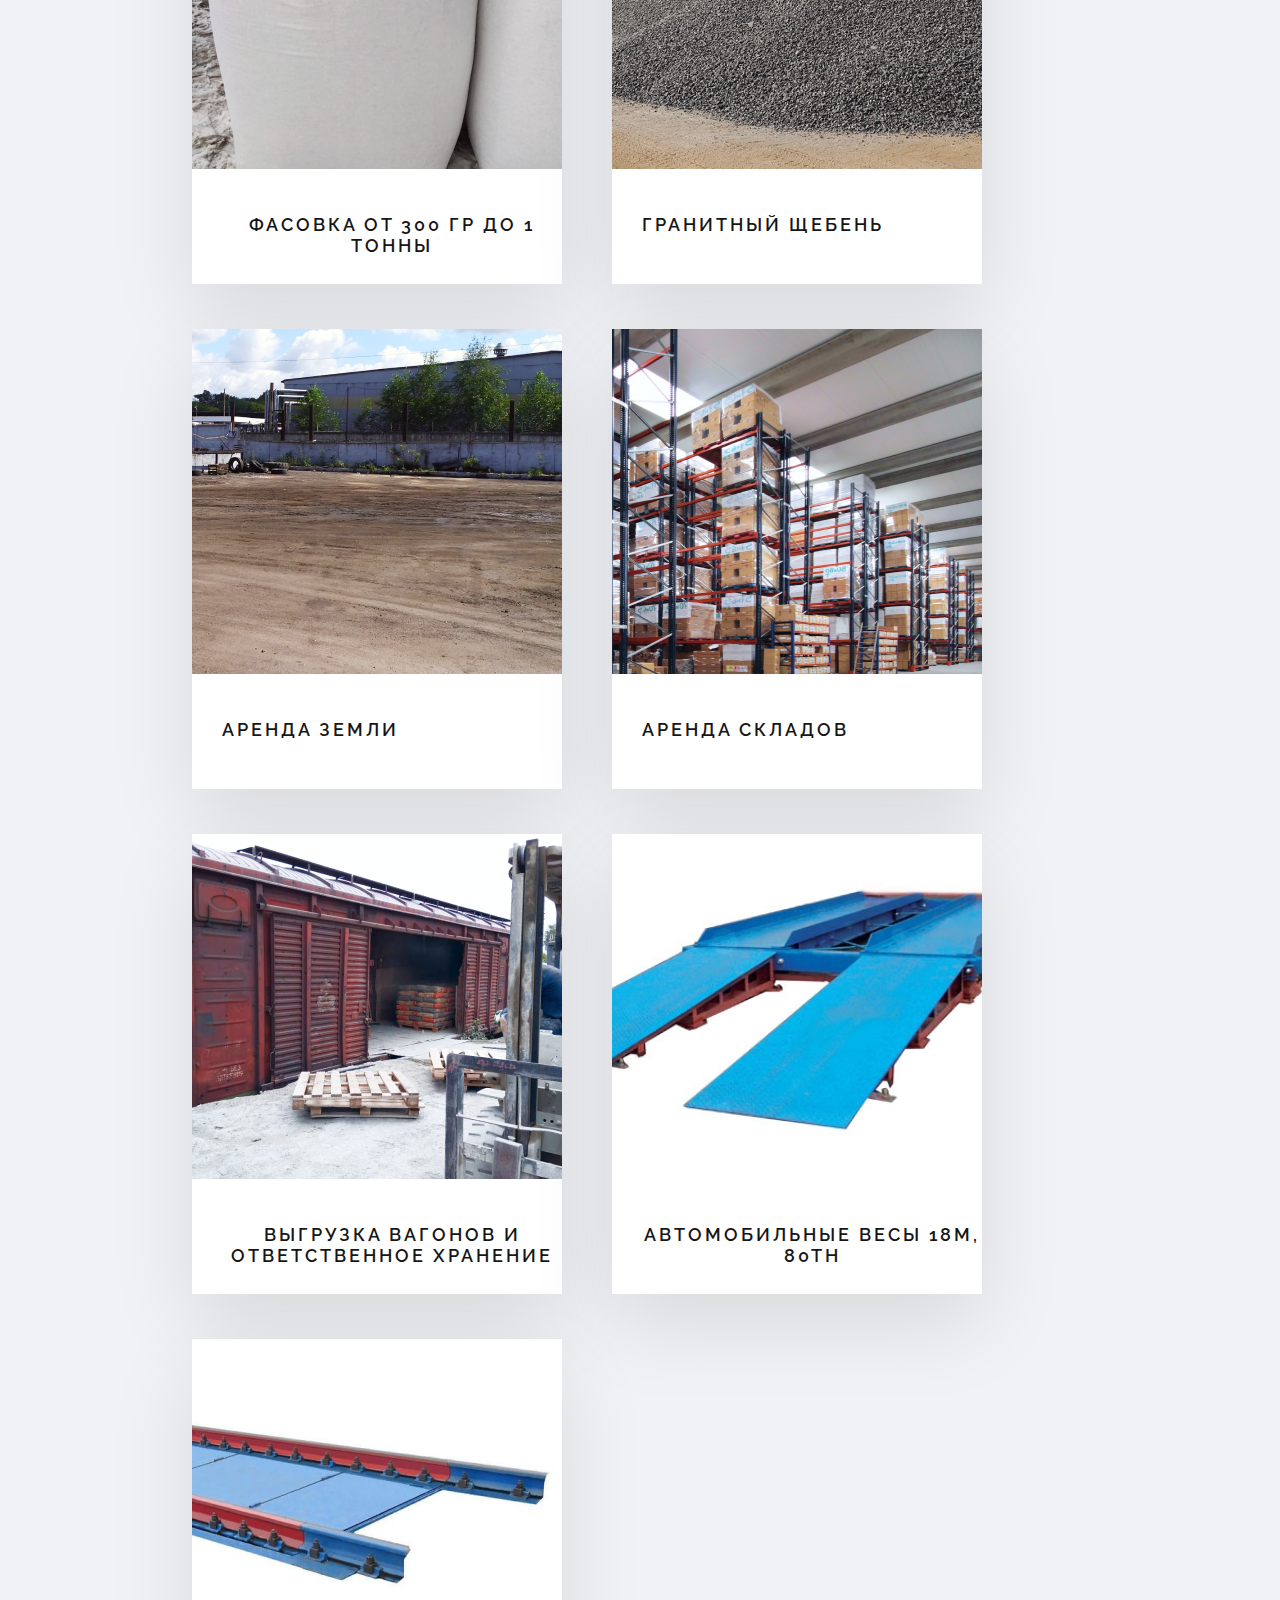
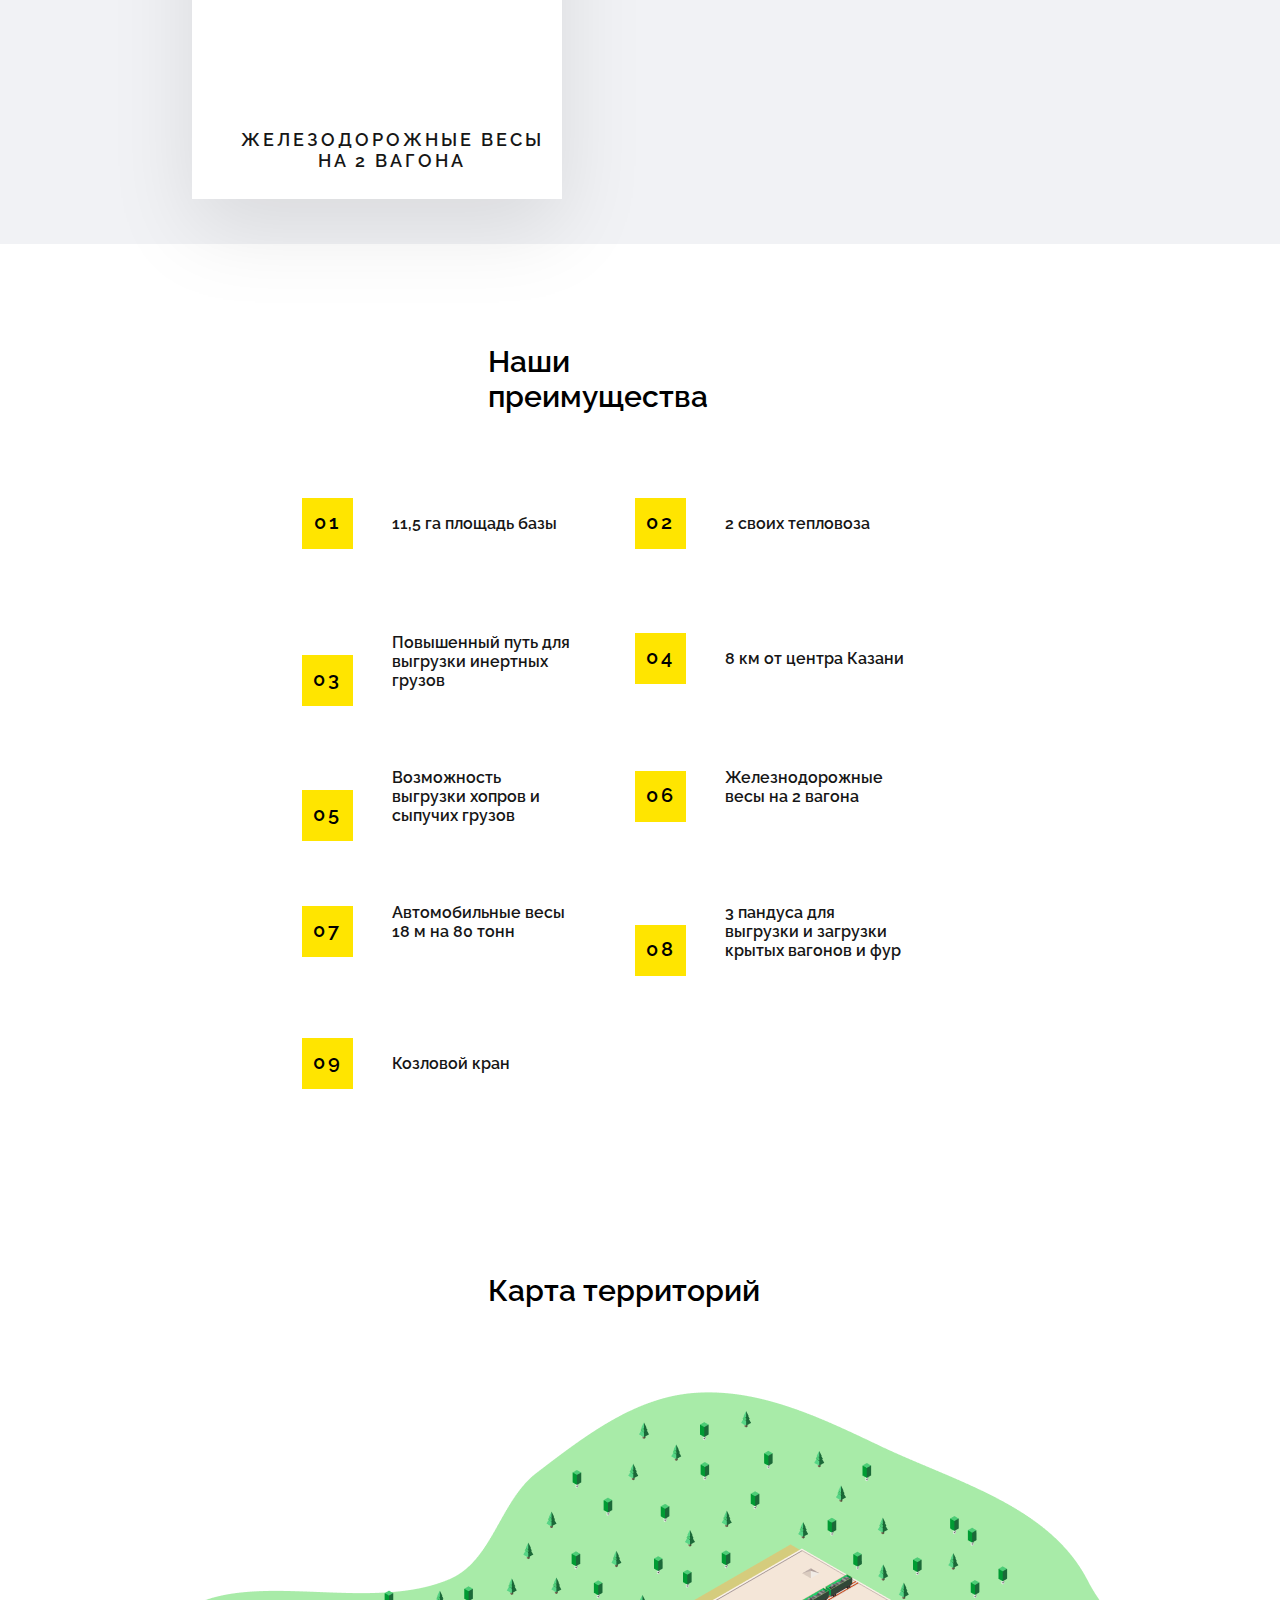
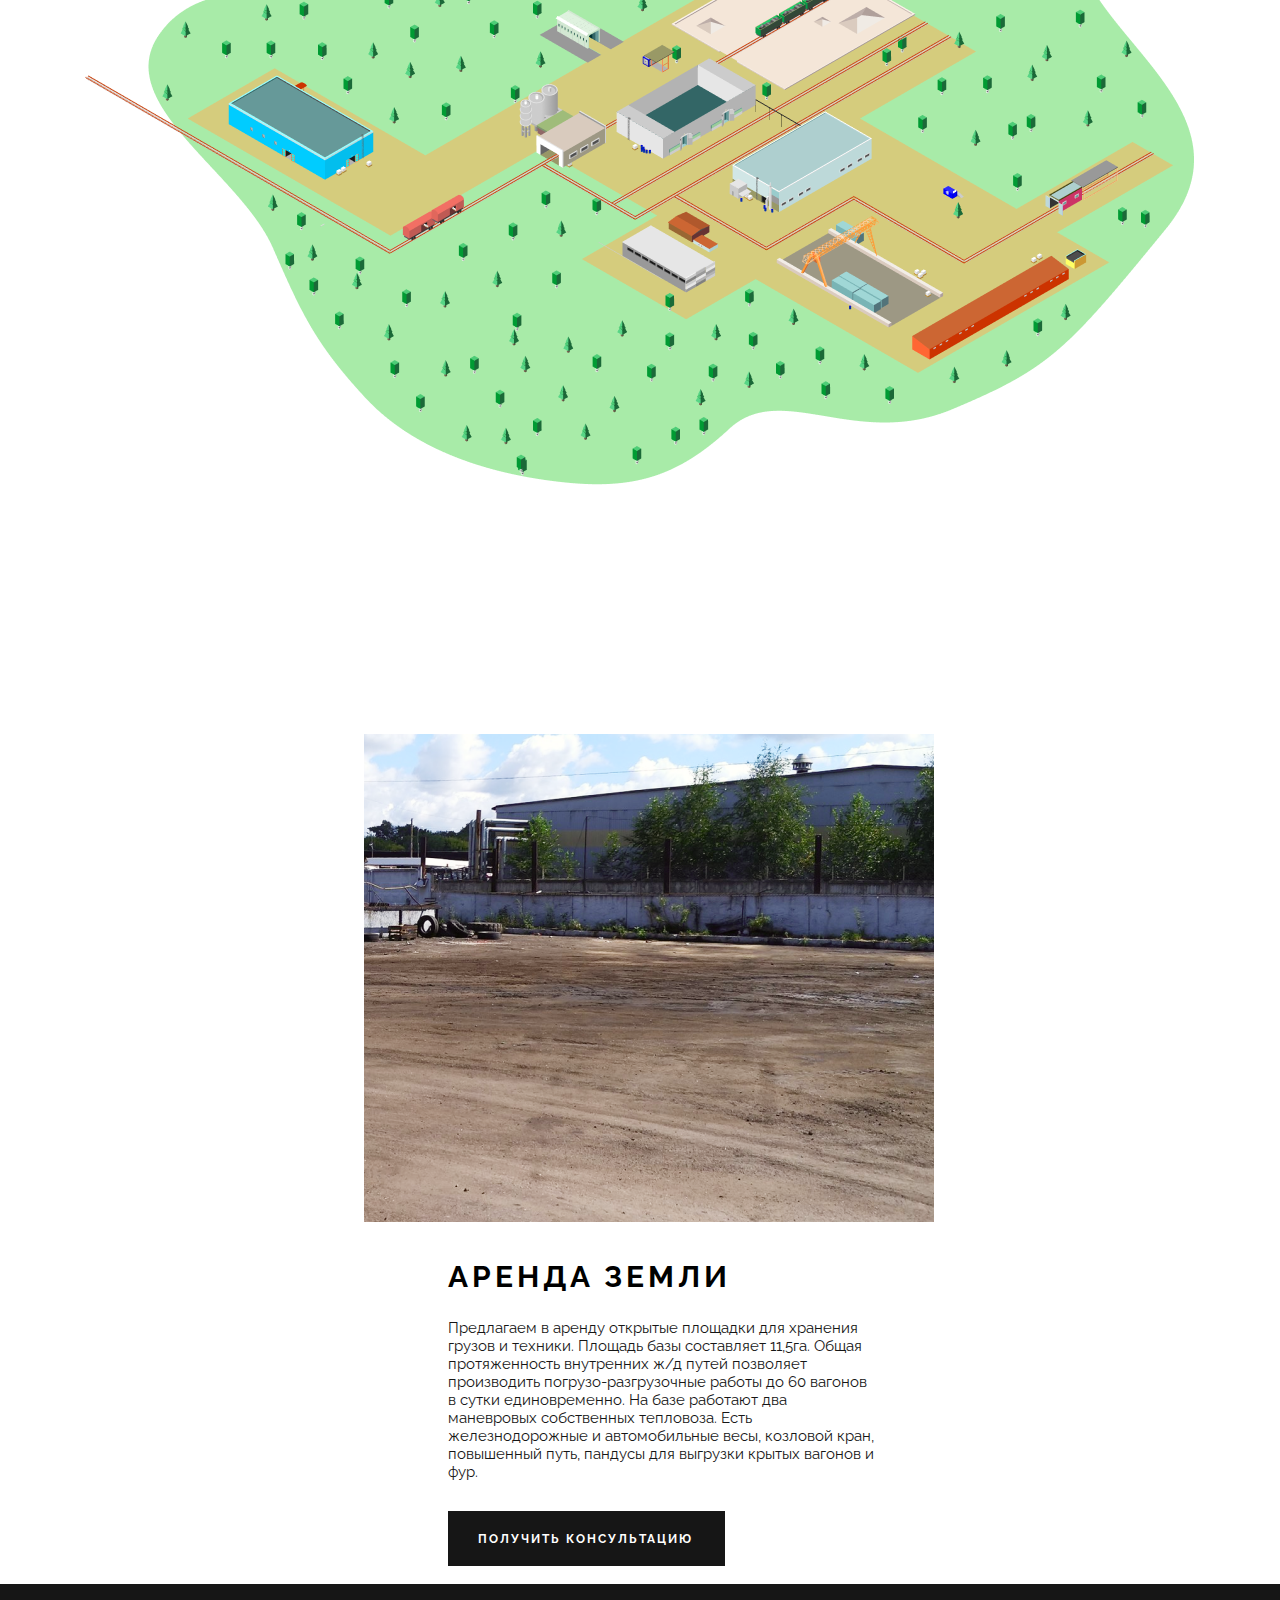
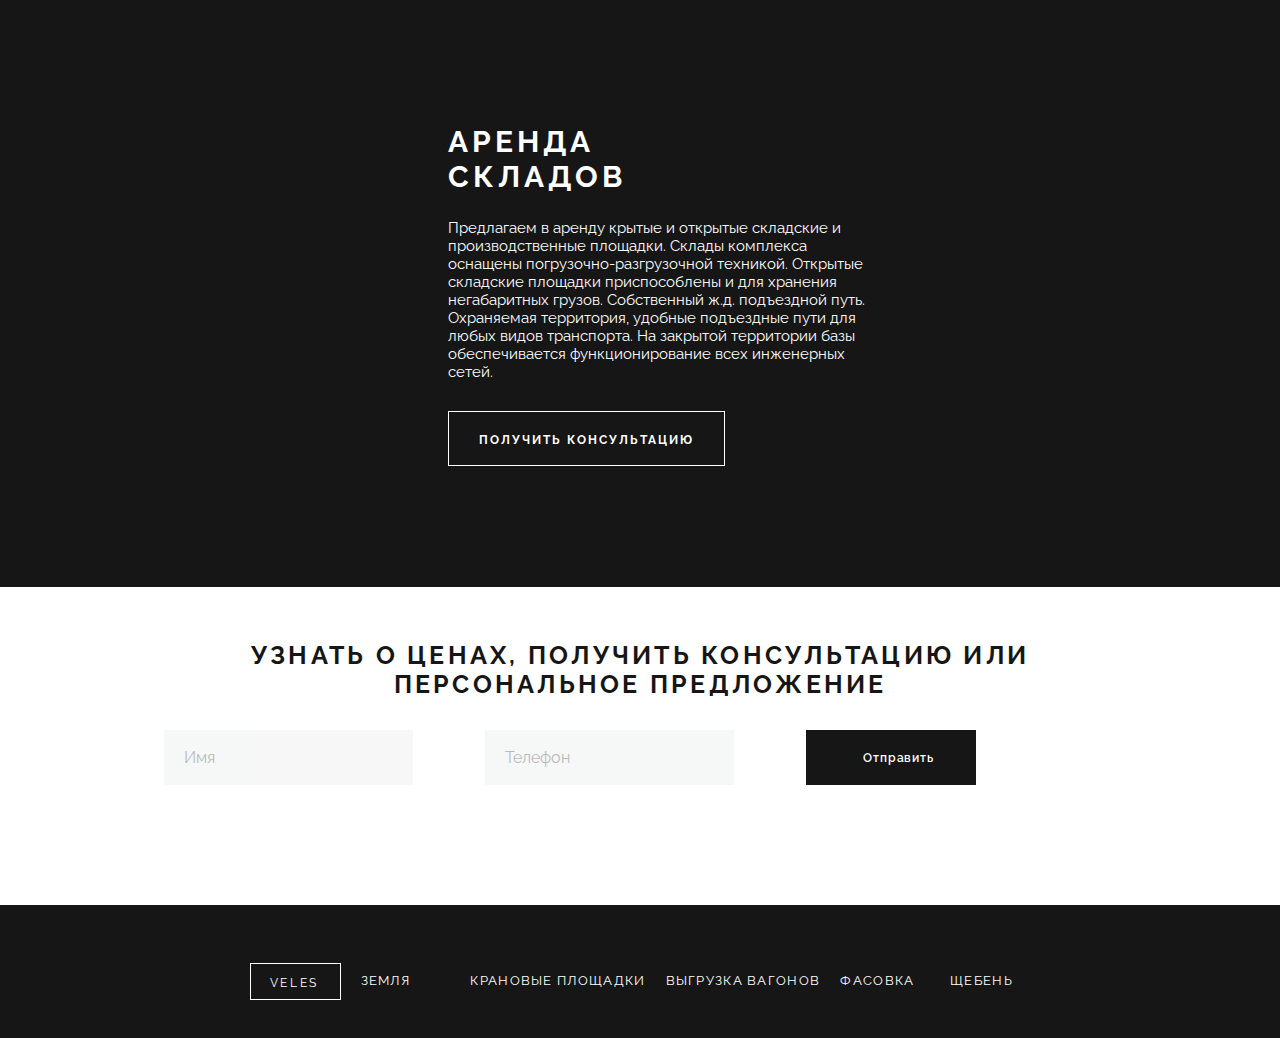
==== commit 4190bbf3: "Update index.html" ====
--- a/4_laba/index.html
+++ b/4_laba/index.html
@@ -203,7 +203,8 @@
                     </div>
                     <div class="arenda__column">
                         <div class="arenda__item">
-                            <img src="./img/arenda.png" alt="">
+                            <img src="./img/arenda320px.png" alt="" class="arenda__photo0">
+                            <img src="./img/arenda.png" alt="" class="arenda__photo1">
                         </div>
                     </div>
                 </div>
@@ -224,10 +225,9 @@
                     <div class="sklad__column">
                         <div class="sklad__item">
                             <img src="./img/sklad.jpg" alt="">
-                        </div>
-                    </div>
-        
-        
+                            <img src="./img/sklad320px.png" alt="">
+                        </div>
+                    </div>
                 </div>
         </div>
         <div class="feedback">
@@ -260,44 +260,63 @@
                 <div class="footer__row">
                     <div class="footer__column">
                         <div class="footer__item">
-                            <div class="footer__logo">
-                                <span>VELES</span>
-                            </div>
-                        </div>
-                    </div>
-                    <div class="footer__column">
-                        <div class="footer__item">
+                            <a href="">
+                                <div class="footer__logo">
+                                    <span>VELES</span>
+                                </div>
+                            </a>
+                        </div>
+                    </div>
+                    <div class="footer__column">
+                        <div class="footer__item">
+                            <a href="">
                             <span>земля</span>
-                        </div>
-                    </div>
-                    <div class="footer__column">
-                        <div class="footer__item">
+                            </a>
+                        </div>
+                    </div>
+                    <div class="footer__column">
+                        <div class="footer__item">
+                            <a href="">
                             <span>крановые площадки</span>
-                        </div>
-                    </div>
-                    <div class="footer__column">
-                        <div class="footer__item">
+                            </a>
+                        </div>
+                    </div>
+                    <div class="footer__column">
+                        <div class="footer__item">
+                            <a href="">
                             <span>выгрузка вагонов</span>
-                        </div>
-                    </div>
-                    <div class="footer__column">
-                        <div class="footer__item">
+                            </a>
+                        </div>
+                    </div>
+                    <div class="footer__column">
+                        <div class="footer__item">
+                            <a href="">
+                            <span>Товары сельского хозяйства</span>
+                            </a>
+                        </div>
+                    </div>
+                    <div class="footer__column">
+                        <div class="footer__item">
+                            <a href="">
                             <span>фасовка</span>
-                        </div>
-                    </div>
-                    <div class="footer__column">
-                        <div class="footer__item">
+                            </a>
+                        </div>
+                    </div>
+                    <div class="footer__column">
+                        <div class="footer__item">
+                            <a href="">
                             <span>щебень</span>
-                        </div>
-                    </div>
-                    <div class="footer__column">
-                        <div class="footer__item">
-                            <span>+7 (927)-678-45-14</span>
-                        </div>
-                    </div>
-                    <div class="footer__column">
-                        <div class="footer__item">
-                            <span>г. Казань, Складская 20,</span>
+                         </a>
+                        </div>
+                    </div>
+                    <div class="footer__column">
+                        <div class="footer__item">
+                            <span class="telephone">+7 (927)-678-45-14</span>
+                        </div>
+                    </div>
+                    <div class="footer__column">
+                        <div class="footer__item">
+                            <span class="address">г. Казань, Складская 20,</span>
                         </div>
                     </div>
                 </div>
--- a/4_laba/css/style.css
+++ b/4_laba/css/style.css
@@ -38,11 +38,11 @@
 
 
 .container{
-	padding: 0 375px;
+	padding: 0 19.5%;
 }
 
 .container2{
-	padding: 0 455px;
+	padding: 0 23.6%;
 }
 
 header{
@@ -200,10 +200,6 @@
 	background-color: #f1f2f5;
 }
 
-main{
-	padding-top: 214px;
-}
-
 .uslugi h2{
 	display: inline-block;
 	font-family: Raleway;
@@ -216,6 +212,7 @@
 	display: block;
 	margin: 0 auto;
 	margin-bottom: 70px;
+	padding-top: 214px;
 }
 
 .uslugi__item{
@@ -297,6 +294,7 @@
 	color: #161616;
 	display: inline-block;
 	max-width: 180px;
+	text-align: start;
 }
 
 .advantages__row{
@@ -315,4 +313,585 @@
 .advantages__item{
 	width: 273px;
 	height: 50px;
+}
+
+.map img{
+	max-width: 100%;
+	max-height: 100%;
+	display: block;
+	margin: 0 auto;
+	margin-bottom: 189px;
+}
+
+.container3{
+	padding-left: 19.5%;
+}
+
+.arenda__photo0{
+	display: none;
+}
+
+.arenda__row{
+	display: flex;
+	flex-wrap: wrap;
+	margin-right: 200px;
+	max-width: 1300px;
+}
+
+.arenda__column{
+	flex: 0 1 50%;
+	margin-bottom: 45px;
+
+}
+
+.arenda__item h3{
+	font-family: Raleway;
+	font-style: normal;
+	font-weight: bold;
+	font-size: 30px;
+	line-height: 35px;
+	letter-spacing: 0.13em;
+	text-transform: uppercase;
+	color: #000000;
+	margin-bottom: 25px;
+	width: 290px;
+	margin-top: 140px;
+}
+
+.arenda__item p{
+	width: 430px;
+	font-family: Raleway;
+	font-style: normal;
+	font-weight: normal;
+	font-size: 15px;
+	line-height: 18px;
+	color: #161616;
+	text-justify: start;
+	margin-bottom: 30px;
+}
+
+.arenda__item span{
+	font-family: Raleway;
+	font-style: normal;
+	font-weight: bold;
+	font-size: 12px;
+	line-height: 14px;
+	letter-spacing: 2px;
+	text-transform: uppercase;
+	color: #FFFFFF;
+	background-color: #161616;
+	width: 277px;
+	height: 55px;
+	display: inline-block;
+	padding: 21px 0 0 30px;
+}
+
+.arenda__item img{
+	background: url('./../img/Rectangle\ 3.1.png')  no-repeat;
+	padding-left: 66px;
+	padding-top: 60px;
+}
+
+.sklad{
+	background-color: #161616;
+	height: 603px;
+}
+
+.sklad__row{
+	display: flex;
+	/* flex-wrap: wrap; */
+}
+
+.sklad__column{
+	flex: 0 1 50%;
+	margin-bottom: 45px;
+}
+
+.sklad__item h3{
+	font-family: Raleway;
+	font-style: normal;
+	font-weight: bold;
+	font-size: 30px;
+	line-height: 35px;
+	letter-spacing: 0.13em;
+	text-transform: uppercase;
+	color: #ffffff;
+	margin-bottom: 25px;
+	width: 290px;
+	margin-top: 140px;
+}
+
+.sklad__item p{
+	width: 430px;
+	font-family: Raleway;
+	font-style: normal;
+	font-weight: normal;
+	font-size: 15px;
+	line-height: 18px;
+	color: #ffffff;
+	text-justify: start;
+	margin-bottom: 30px;
+}
+
+.sklad__item span{
+	font-family: Raleway;
+	font-style: normal;
+	font-weight: bold;
+	font-size: 12px;
+	line-height: 14px;
+	letter-spacing: 2px;
+	text-transform: uppercase;
+	color: #FFFFFF;
+	background-color: #161616;
+	width: 277px;
+	height: 55px;
+	display: inline-block;
+	padding: 21px 0 0 30px;
+	border: 1px solid white;
+}
+
+.sklad__item img{
+	margin-top: 133px;
+}
+
+.sklad__item img:nth-child(2){
+	display: none;
+}
+
+.container4{
+	padding-left: 20px;
+	padding-right: 20px;
+	margin-left: 25%;
+	margin-right: 20%;
+}
+
+.feedback h2{
+	font-family: Raleway;
+	font-style: normal;
+	font-weight: bold;
+	font-size: 25px;
+	line-height: 29px;
+	text-align: center;
+	letter-spacing: 0.13em;
+	text-transform: uppercase;
+	color: #161616;
+	display: block;
+	max-width: 800px;
+	margin: 0 auto;
+	margin-bottom: 31px;
+
+}
+
+.feedback__row{
+	display: flex;
+	flex-wrap: wrap;
+	margin: 0 -10px;
+}
+
+.feedback__column{
+	flex: 0 1 33%;
+	margin-bottom: 20px;
+	padding: 0 10px
+}
+
+.feedback__item input{
+	display: inline-block;
+	width: 249px;
+	height: 55px;
+	background-color: #eff0f1;
+	font-family: Raleway;
+	font-style: normal;
+	font-weight: normal;
+	font-size: 16px;
+	line-height: 19px;
+	color: #161616;
+	opacity: 0.5;
+	padding-left: 20px;
+}
+
+.feedback__item button{
+	display: inline-block;
+	width: 170px;
+	height: 55px;
+	background-color: #161616;
+	font-family: Raleway;
+	font-style: normal;
+	font-weight: 600;
+	font-size: 12px;
+	line-height: 14px;
+	letter-spacing: 0.07em;
+	color: #FFFFFF;
+	padding-left: 16px;
+	margin-bottom: 100px;
+}
+
+.footer{
+	padding-top: 58px;
+	height: 133px;
+	background-color: #161616;
+}
+
+.footer__container{
+	margin-left: 19.5%;
+	width:1200px;
+}
+
+.footer__column:nth-child(5){
+	display: none;
+}
+
+.footer__logo{
+	width: 91px;
+	height: 37px;
+	border: 1px solid #ffffff;
+	box-sizing: border-box;
+	padding-left: 19px;
+	padding-top: 12px;
+}
+
+.footer__row{
+	display: flex;
+	flex-wrap: wrap;
+	margin: 0 -10px;
+	position: relative;
+}
+
+.footer__column{
+	padding: 0 10px;
+	flex: 0 1 9%;
+}
+
+.footer__item span{
+	font-family: Raleway;
+	font-style: normal;
+	font-weight: normal;
+	font-size: 13px;
+	line-height: 15px;
+	letter-spacing: 0.1em;
+	color: #FFFFFF;
+	text-transform: uppercase;
+	white-space: nowrap;
+	position: relative;
+	top: 10px;
+}
+
+.footer__logo span{
+	font-family: Raleway;
+	font-style: normal;
+	font-weight: normal;
+	font-size: 12px;
+	line-height: 14px;
+	text-align: center;
+	letter-spacing: 0.22em;
+	text-transform: uppercase;
+	color: #FFFFFF;
+	position: relative;
+	top: 0px;
+}
+
+.telephone{
+	background: url('../img/icons/Vector.png') no-repeat left;
+	padding-left: 15px;
+}
+
+.footer__logo span:nth-last-child(){
+	margin-bottom: 100px;
+}
+
+@media (max-width: 1300px){
+	.container{
+		padding: 0 5%;
+	}
+	.container3{
+		padding: 0 35%;
+	}
+
+	.header__info{
+		display: none;
+	}
+	.banner__image{
+		display: none;
+	}
+	.banner__text h2{
+		margin-top: 173px;
+	}
+	header{
+		background: url('../img/banner-image.png') no-repeat left ;
+		background-size: cover;
+	}
+	.uslugi .container{
+		padding: 0 15%;
+	}
+	.uslugi__row{
+		margin: 0 -25px;
+	}
+	
+	.uslugi__column{
+		padding: 0 25px;
+	}
+	.arenda__item img{
+		order: 2;
+		margin-bottom: -148px;
+		background: none;
+		margin-left: -150px;
+
+	}
+	.arenda__column:nth-child(1){
+		order: 1;
+		margin-bottom: 18px;
+	}
+	.sklad__item img{
+		display: none;
+	}
+	.feedback{
+		margin-top: 130px;
+	}
+	.container4{
+		padding: 0 5%;
+		margin-left: 100px;
+		margin-right: 100px;
+	}
+	.address{
+		display: none;
+	}
+	.telephone{
+		display: none;
+	}
+}
+
+@media (max-width: 321px){
+	html{
+		overflow-x:hidden;
+		overflow: hidden;
+	}
+	.container{
+		padding: 0 16px;
+	}
+	header{
+		background: url('../img/banner-image320px.png') no-repeat left ;
+		background-size: contain;
+		height: 505px;
+	}
+	header nav{
+		display: none;
+	}
+	.banner__text h2{
+		width: 265px;
+		font-family: Raleway;
+		font-style: normal;
+		font-weight: bold;
+		font-size: 18px;
+		line-height: 31px;
+		letter-spacing: 0.12em;
+		text-transform: uppercase;
+		color: #FFFFFF;
+		margin-top: 102px;
+		margin-bottom: 36px;
+	}
+	.banner__text span:nth-child(3){
+		position: relative;
+		top: 75px;
+		left: -80px;
+	}
+	.uslugi h2{
+		font-family: Raleway;
+		font-style: normal;
+		font-weight: 600;
+		font-size: 20px;
+		line-height: 23px;
+		text-align: center;
+		color: #161616;
+		width: 298px;
+		display: block;
+		padding-top: 60px;
+		margin-bottom: 44px;
+	}
+	.uslugi__item{
+		width: 288px;
+		height: 358px;
+	}
+	.uslugi__item img{
+		width: 288px;
+		height: 268px;
+	}
+	.uslugi__item span{
+		padding-top: 35px;
+		font-family: Raleway;
+		font-style: normal;
+		font-weight: 600;
+		font-size: 16px;
+		line-height: 21px;
+		text-align: center;
+		letter-spacing: 3px;
+		text-transform: uppercase;
+		color: #161616;
+	}
+	.uslugi__row{
+		margin: 0 -32px;
+	}
+	.uslugi{
+		background-color: #fff;
+	}
+	.uslugi__column{
+		padding: 0 0px;
+		margin-bottom: 35px;
+	}
+	.advantages h2{
+		font-family: Raleway;
+		font-style: normal;
+		font-weight: 600;
+		font-size: 20px;
+		line-height: 23px;
+		text-align: center;
+		color: #161616;
+		padding-top: 60px;
+
+	}
+	.container2{
+		padding: 0 16px;
+	}
+	.advantages__column span{
+		margin-bottom: 35px;
+	}
+	.advantages h2:nth-child(3){
+		margin-top: -80px;
+		margin-bottom: 25px;
+	}
+	.map {
+		margin-bottom: -164px;
+	}
+	.arenda__photo1{
+		display: none;
+	}
+	.arenda__item img:nth-child(1){
+		display: block;
+		padding: 0 0;
+		margin-left: 0px;
+		margin-bottom: -170px;
+	}
+	.container3{
+		padding: 0 16px;
+	}
+	.arenda__item h3{
+		font-family: Raleway;
+		font-style: normal;
+		font-weight: bold;
+		font-size: 18px;
+		line-height: 21px;
+		text-align: center;
+		letter-spacing: 0.12em;
+		text-transform: uppercase;
+		color: #161616;
+	}
+	.arenda__item p{
+		max-width: 280px;
+		text-align: center;
+	}
+	.arenda__item span{
+		font-family: Raleway;
+		font-style: normal;
+		font-weight: bold;
+		font-size: 12px;
+		line-height: 14px;
+		text-align: center;
+		letter-spacing: 2px;
+		text-transform: uppercase;
+		color: #FFFFFF;
+		margin-bottom: 80px;
+	}
+
+	.sklad__item h3{
+		margin-top: 230px;
+		font-family: Raleway;
+		font-style: normal;
+		font-weight: bold;
+		font-size: 12px;
+		line-height: 14px;
+		text-align: center;
+		letter-spacing: 2px;
+		text-transform: uppercase;
+		color: #FFFFFF;
+	}
+	.sklad__item p{
+		max-width: 280px;
+		text-align: center;
+	}
+	.sklad__item img:nth-child(2){
+		padding: 0 16px;
+		display: block;
+		margin: -307px;
+		margin-top: -40px;
+	}
+	.sklad{
+		height: 643px;
+	}
+	.feedback h2{
+		margin-top: -80px;
+	}
+	.container4{
+		padding: 0 16px;
+		margin: 0;	
+	}
+	.feedback__row{
+		margin: 0 0px;
+		display: block;
+	}
+	
+	.feedback__column{
+		margin-bottom: 20px;
+		padding: 0 0px
+	}
+	.feedback button{
+		width: 288px;
+		margin-bottom: 30px;
+	}
+	.feedback input{
+		width: 288px;
+	}
+	.footer{
+		height: 366px;
+		width: 320px;
+	}
+	.footer__row{
+		display: block;
+
+	}
+	.footer__item{
+		display: block;
+		margin: 0 auto;
+		margin-bottom: 20px;
+	}
+	.footer__item span{
+		display: block;
+		margin: 0 auto;
+	}
+	.footer__logo{
+		padding-left: 5px;
+		margin-left: 60px;
+	}
+	.address{
+		display: none;
+	}
+	.telephone{
+		display: none;
+	}
+	.footer__column:nth-child(5){
+		display: block;
+	}
+	.footer__column:nth-child(8){
+		display: none;
+	}
+	.footer__column:nth-child(9){
+		display: none;
+	}
+	.footer .footer__column{
+		padding: 0;
+		margin-left: -50px;
+		width: 320px;
+		text-align: center;
+	}
+	.footer__column:nth-child(1){
+		margin-bottom: 40px;
+		margin-left: 0px;
+	}
 }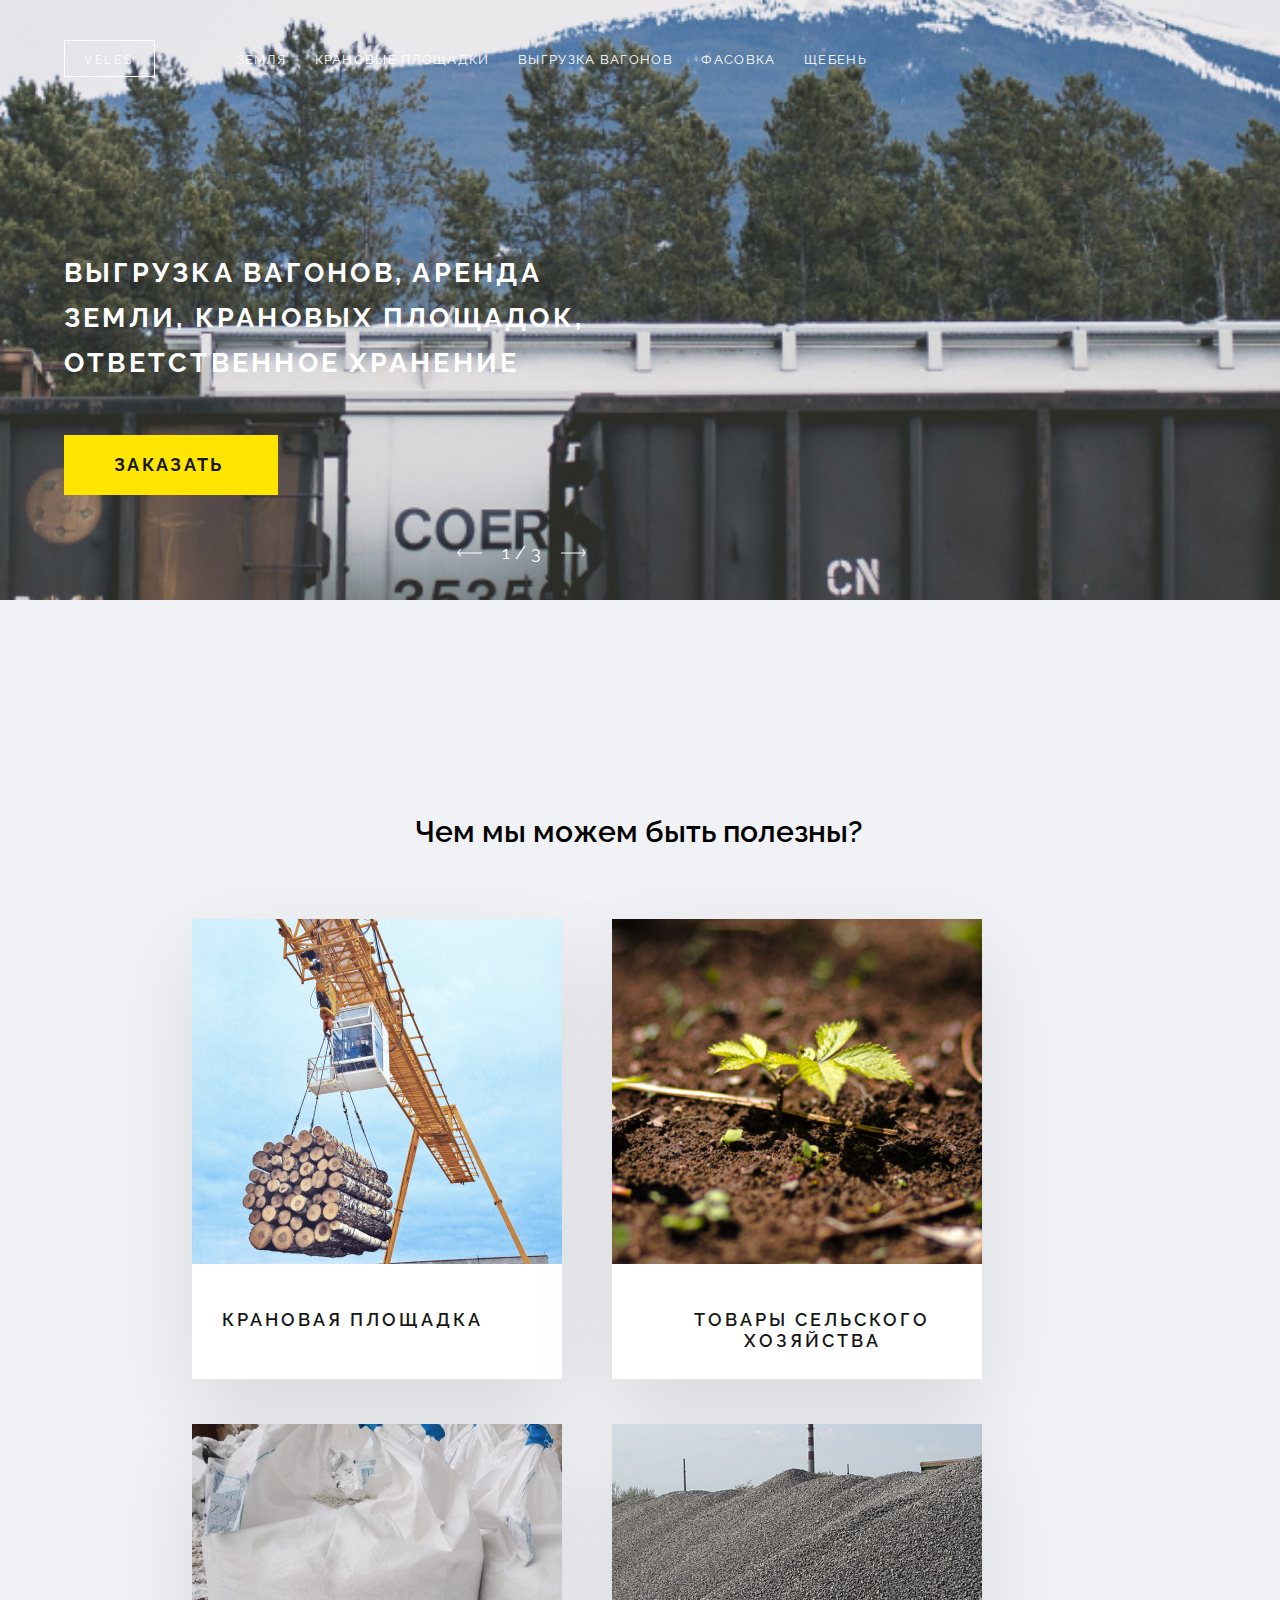
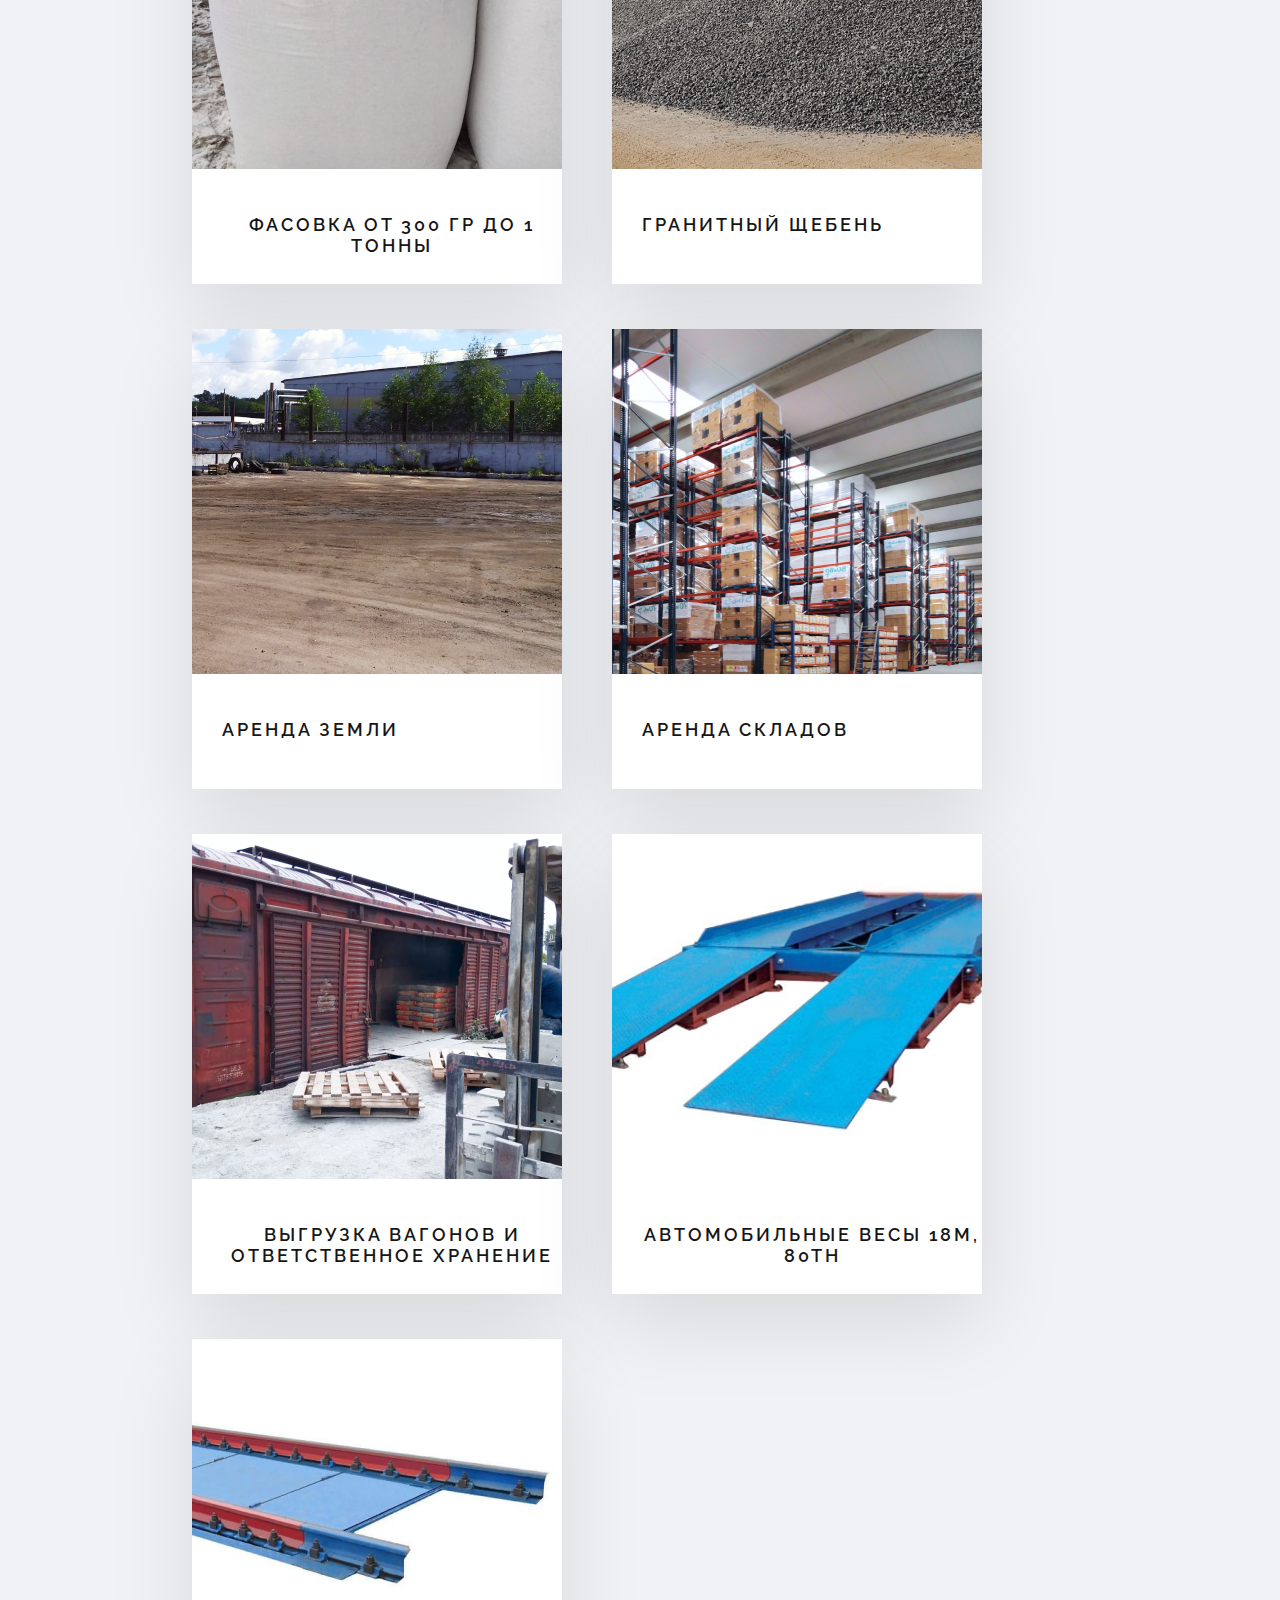
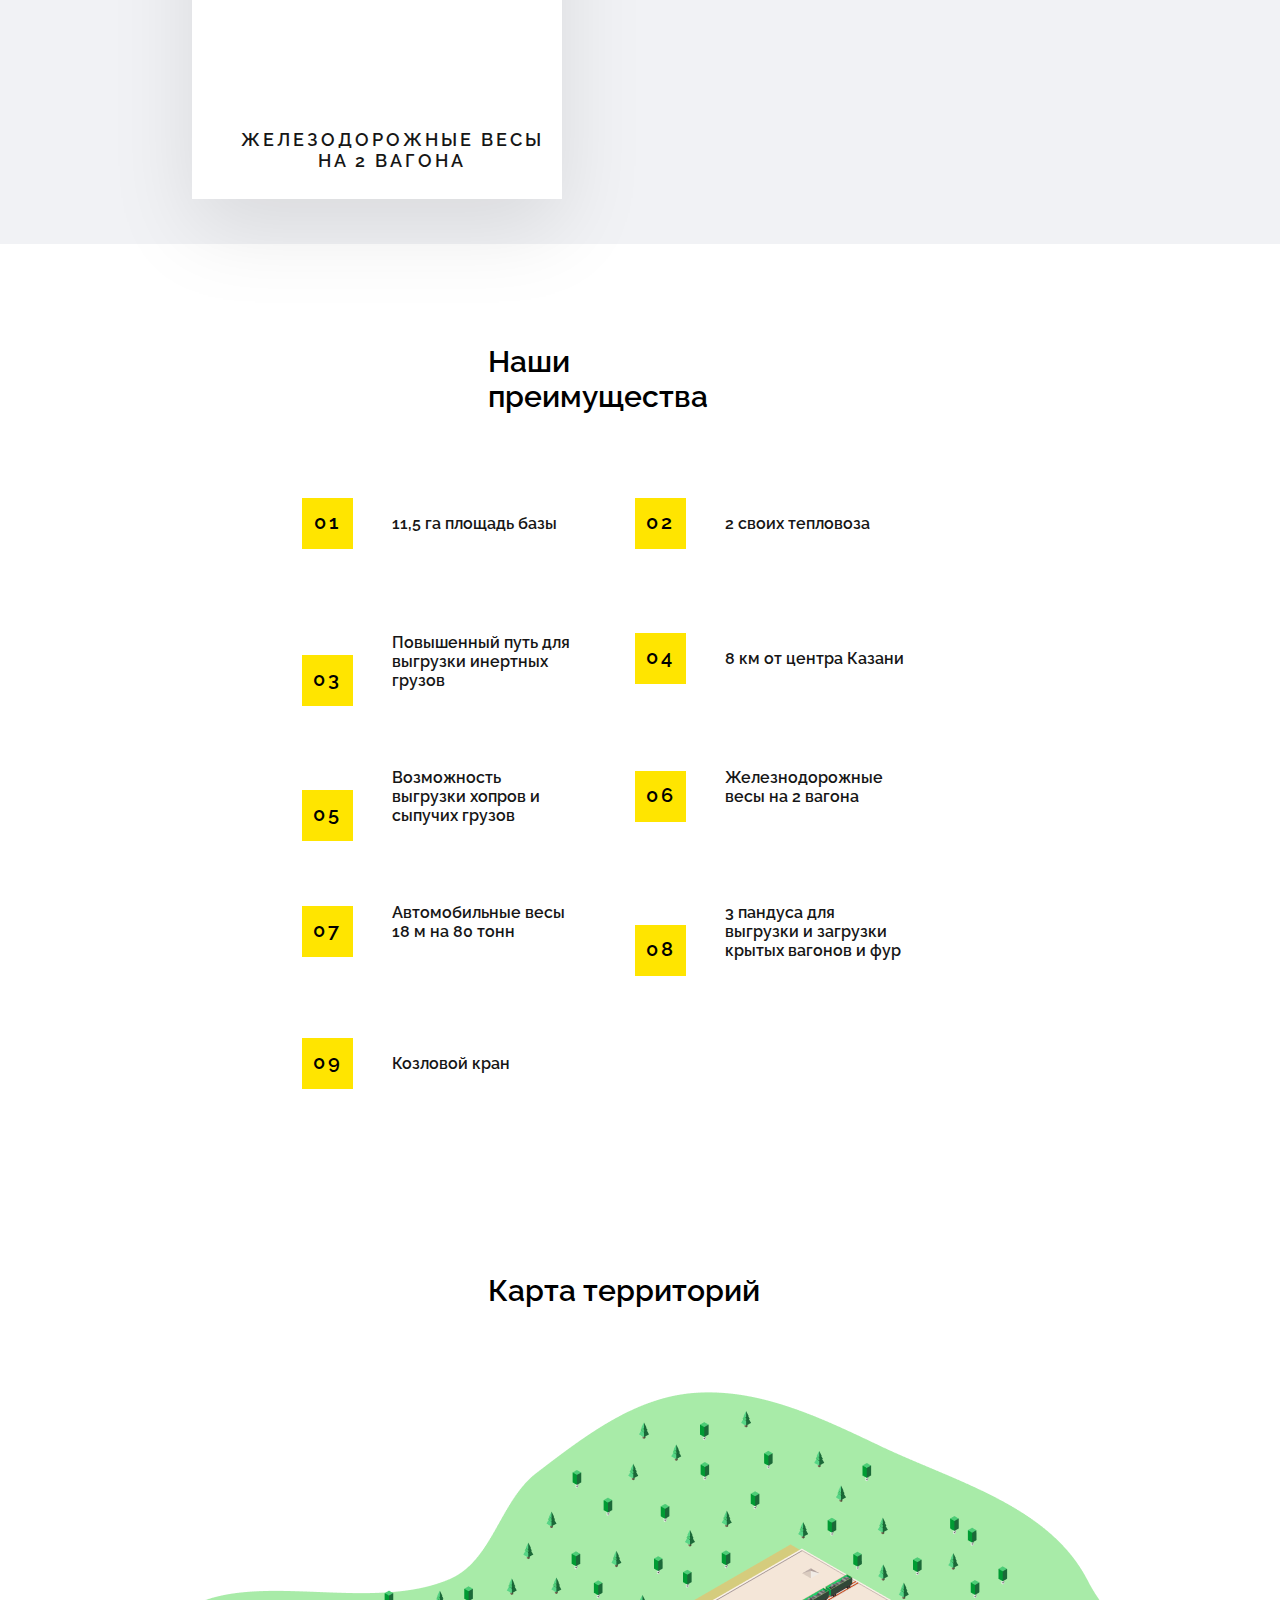
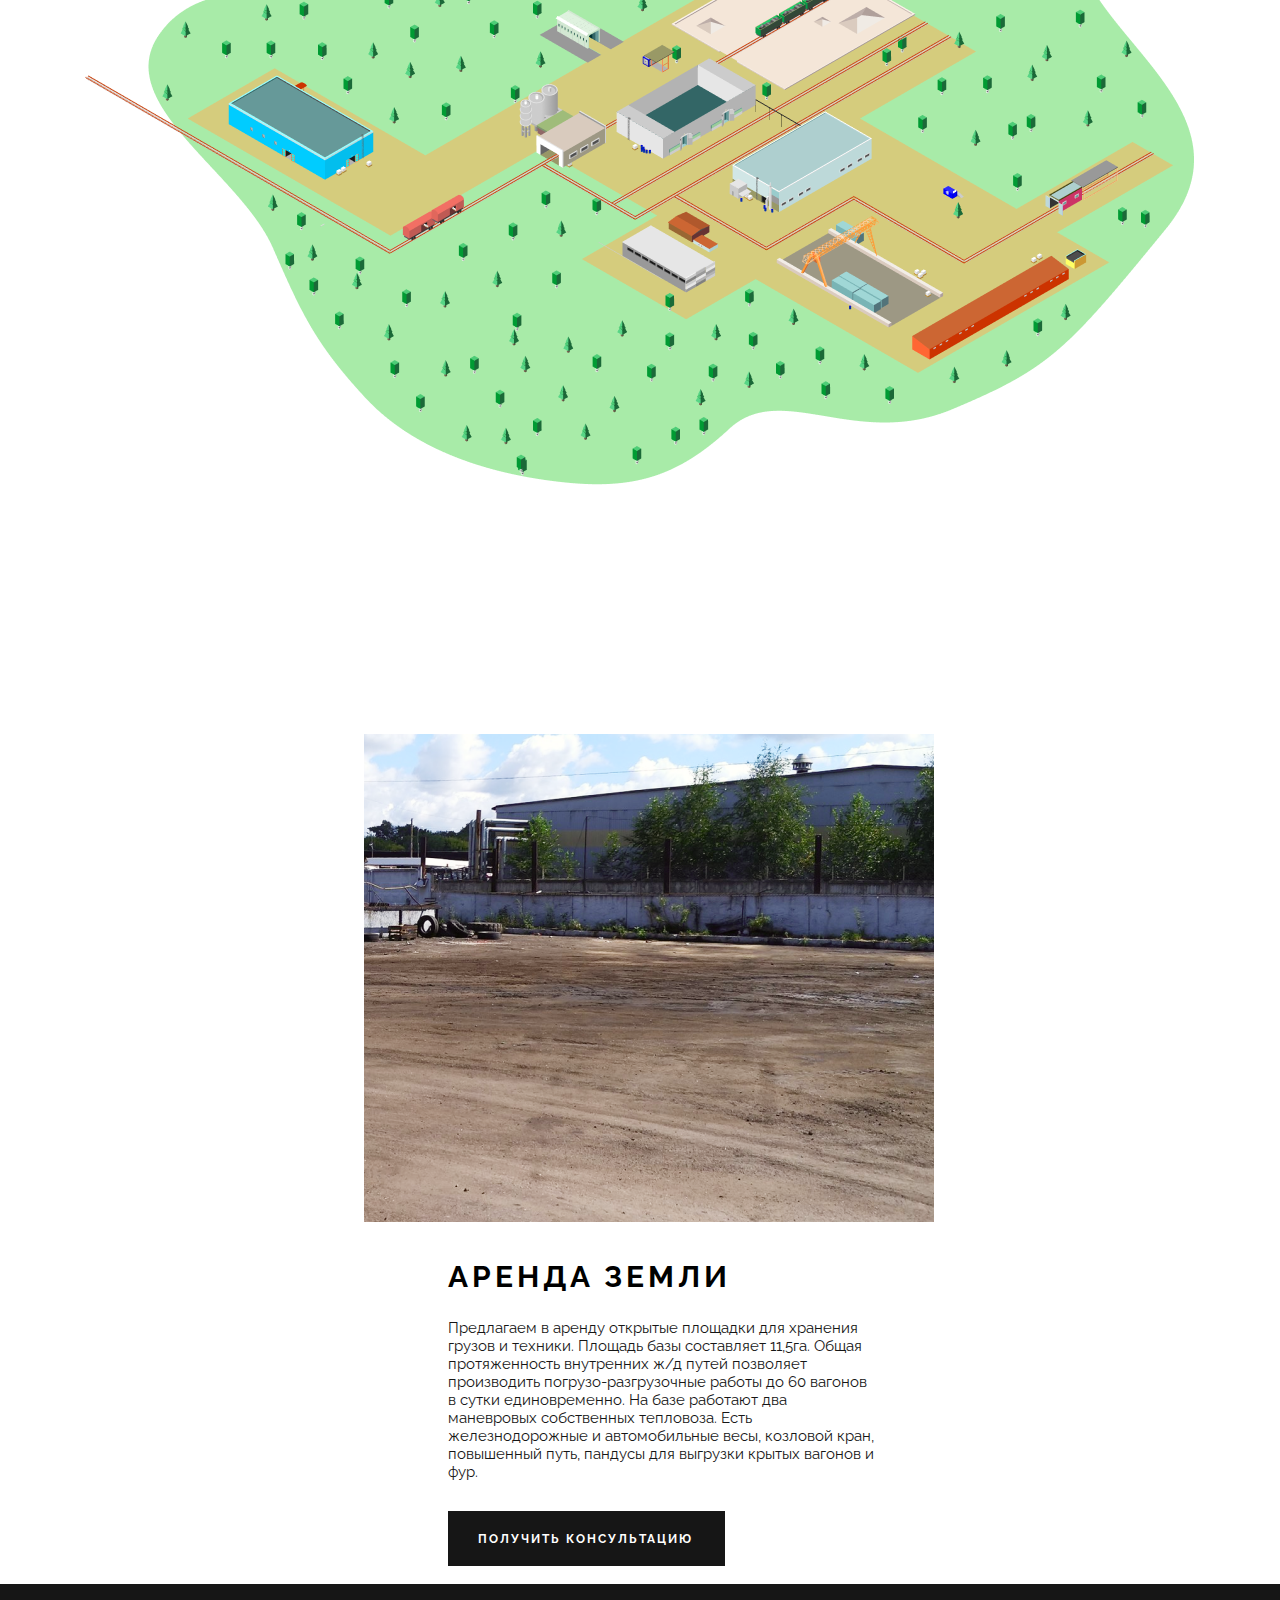
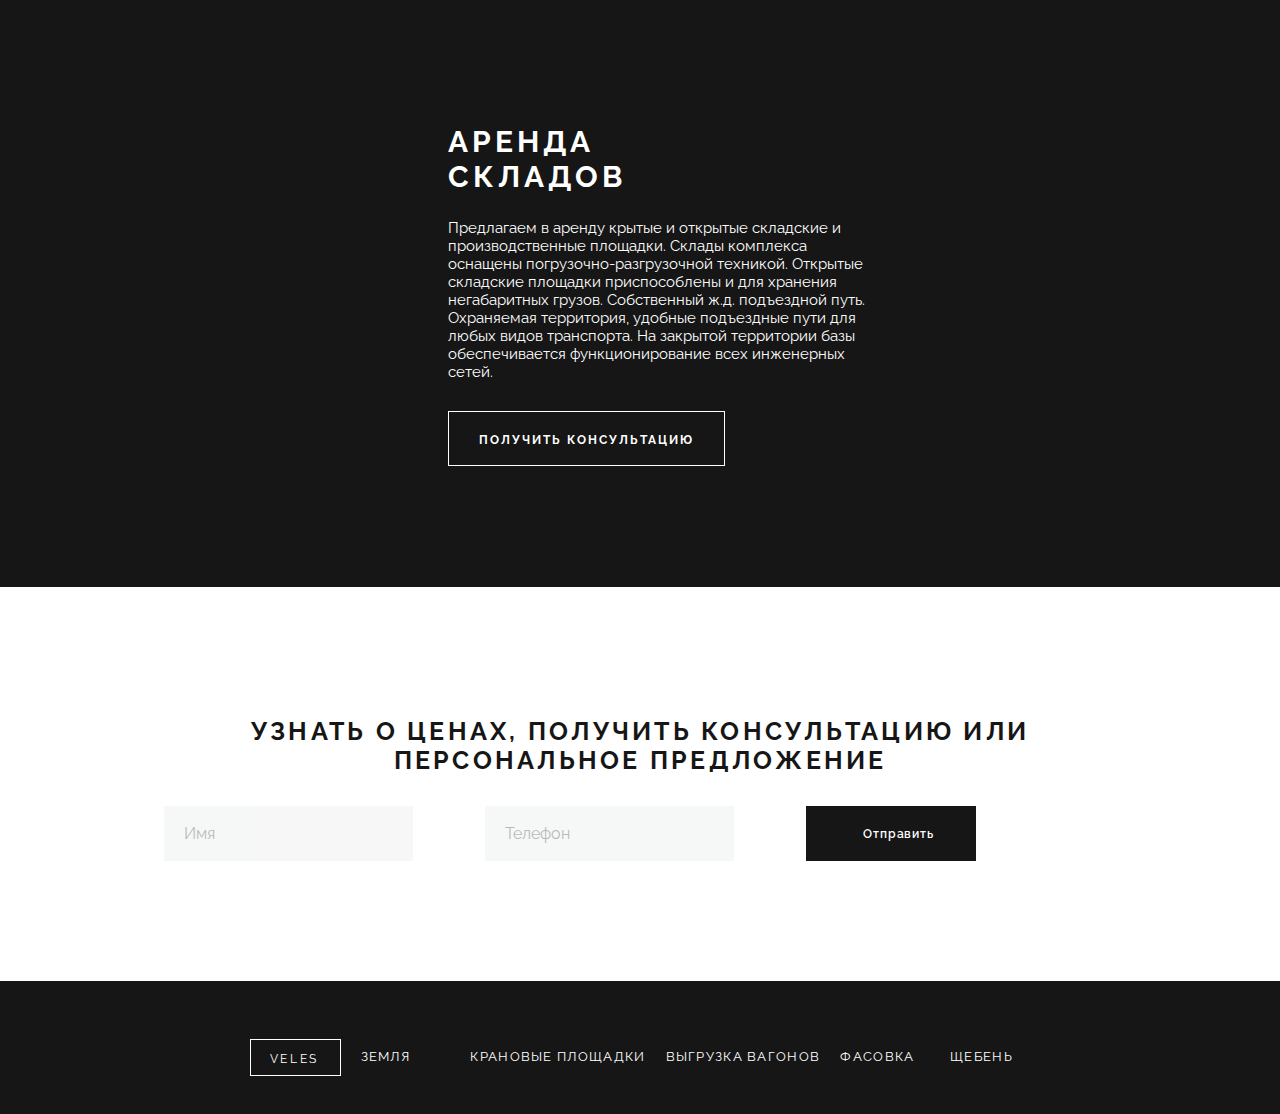
==== commit bd0c14d7: "Update index.html" ====
--- a/4_laba/index.html
+++ b/4_laba/index.html
@@ -1,9 +1,9 @@
 <!DOCTYPE html>
-<html lang="en">
+<html lang="ru">
 <head>
     <meta charset="UTF-8">
     <meta name="viewport" content="width=device-width, initial-scale=1.0">
-    <title>4_Laba</title>
+    <title>4_5_8_Laba</title>
     <link rel="stylesheet" href="css/style.css">
     <link rel="stylesheet" type="text/css" href="//fonts.googleapis.com/css?family=Raleway" />
 </head>
@@ -14,14 +14,42 @@
                 <span>VELES</span>
             </div>
         </div>
-        <nav>
+        <div class="header__burger">
+            <span></span>
+        </div>
+        <div class="header__menu">
+            <nav>
+                <ul>
+                    <li>
+                    <a href="#">земля</a>
+                     </li>
+                    <li>
+                    <a href="#">крановые площадки </a>
+                     </li>
+                    <li>
+                    <a href="#">выгрузка вагонов</a>
+                    </li>
+                    <li>
+                        <a href="#">Товары сельского хозяйства</a>
+                        </li>
+                    <li>
+                    <a href="#">фасовка</a>
+                    </li>
+                    <li>
+                    <a href="#">щебень</a>
+                    </li>
+                </ul>
+            </nav>
+           </div>
+         <nav>
             <a href="#">земля</a>
             <a href="#">крановые площадки </a>
             <a href="#">выгрузка вагонов</a>
             <a href="#">фасовка</a>
             <a href="#">щебень</a>
-        </nav>
-        <span class="header__info">+7 (927) 678-45-14</span>
+         </nav>
+
+        <span class="header__info telephone">+7 (927) 678-45-14</span>
         <span class="header__info address">г. Казань, Складская 20</span>
         <div class="banner">
             <div class="banner__text">
@@ -31,7 +59,7 @@
                         <span>заказать</span>
                     </div>
                 </a>
-                <span >1  /  3</span>
+                <span class="noprint">1  /  3</span>
                 <span></span>
             </div>
             <div class="banner__image">
@@ -45,7 +73,7 @@
             <div class="uslugi__columns">
                 <div class="container">
                     <div class="uslugi__row">
-                        <div class="uslugi__column">
+                        <div class="uslugi__column ">
                             <div class="uslugi__item">
                                 <img src="./img/uslugi1.png" alt="">
                                 <span>Крановая площадка</span>
@@ -58,7 +86,7 @@
                                     хозяйства</span>
                             </div>
                         </div>
-                        <div class="uslugi__column">
+                        <div class="uslugi__column skip">
                             <div class="uslugi__item">
                                 <img src="./img/uslugi3.png" alt="">
                                 <span>ФАСОВКА от 300 гр 
@@ -229,12 +257,13 @@
                         </div>
                     </div>
                 </div>
+            </div>
         </div>
         <div class="feedback">
             <h2>УЗНАТЬ О ЦЕНАХ, ПОЛУЧИТЬ КОНСУЛЬТАЦИЮ 
                 ИЛИ ПЕРСОНАЛЬНОЕ ПРЕДЛОЖЕНИЕ</h2>
             <div class="container4">
-            <form action="">
+            <form action="#">
                 <div class="feedback__row">
                     <div class="feedback__column">
                         <div class="feedback__item">
@@ -322,6 +351,9 @@
                 </div>
             </div>
         </div>
+
     </main>
+    <script src="https://code.jquery.com/jquery-3.4.1.slim.min.js"> </script>
+    <script src="./js/script.js"></script>
 </body>
 </html>--- a/4_laba/css/style.css
+++ b/4_laba/css/style.css
@@ -159,7 +159,6 @@
 	letter-spacing: 0.13em;
 	text-transform: uppercase;
 	color: #161616;
-	
 }
 
 .banner__text{
@@ -221,7 +220,12 @@
 	top: 920px;
 	background: #FFFFFF;
 	box-shadow: 0px 30px 80px rgba(0, 0, 0, 0.102355);
-
+}
+
+.uslugi__item:hover{
+	position: relative;
+	top: -20px;
+	cursor: pointer;
 }
 
 .uslugi__item span{
@@ -598,6 +602,13 @@
 	margin-bottom: 100px;
 }
 
+.header__burger{
+	display: none;
+}
+.header__menu{
+	display: none;
+}
+
 @media (max-width: 1300px){
 	.container{
 		padding: 0 5%;
@@ -672,8 +683,95 @@
 		background-size: contain;
 		height: 505px;
 	}
+	header.active{
+		background: none;
+		background-color: #161616;
+		height: 568px;
+		}
+	.banner.active{
+		display: none;
+	}
+	.header__menu.active nav{
+		transition: all 0.3s ease 0s;
+		font-family: Raleway;
+		font-style: normal;
+		font-weight: normal;
+		font-size: 14px;
+		line-height: 16px;
+		letter-spacing: 0.12em;
+		text-transform: uppercase;
+		color: #FFFFFF;
+		display: block;
+		width: 300px;
+		text-align: center;
+		margin-bottom: 39px;
+	}
+	.header__menu li:nth-child(1){
+		margin-top: 109px;
+	}
+	.header__menu li{
+		margin-bottom: 39px;
+	}
+
 	header nav{
 		display: none;
+	}
+	.header__burger{
+		display: inline-block;
+		position: relative;
+		width: 24px;
+		height: 16px;
+		left: 90px;
+		bottom: 5px;
+	}
+	.header__menu.active{
+		display: block;
+		transition: all 0.3s ease 0s;
+	}
+	.header__burger:after{
+		content: '';
+		background-color: #fff;
+		height: 2px;
+		width: 100%;
+		position: absolute;
+		left: 0;
+		border-radius: 2px;
+		transition: all 0.3s ease 0s;
+	}
+	.header__burger:before{
+		content: '';
+		background-color: #fff;
+		height: 2px;
+		width: 100%;
+		position: absolute;
+		top: 0;
+		border-radius: 2px;
+		transition: all 0.3s ease 0s;
+	}
+	.header__burger:after{
+		bottom: 0;
+	}
+	.header__burger.active:before{
+		transform: rotate(45deg);
+		top: 7px;
+	}
+	.header__burger.active:after{
+		transform: rotate(-45deg);
+		bottom: 7px;
+	}
+	.header__burger.active span{
+		transform: scale(0);
+	}
+	.header__burger span{
+		content: '';
+		background-color: #fff;
+		height: 2px;
+		width: 100%;
+		position: absolute;
+		left: 0;
+		top: 7px;
+		border-radius: 2px;
+		transition: all 0.1s ease 0s;
 	}
 	.banner__text h2{
 		width: 265px;
@@ -894,4 +992,38 @@
 		margin-bottom: 40px;
 		margin-left: 0px;
 	}
-}+}
+
+@media print{
+	header nav{
+		display: none;
+	}
+	.banner span{
+		display: none;
+	}
+	.noprint{
+		display: none;
+	}
+	.feedback{
+		display: none;
+	}
+	.footer{
+		display: none;
+	}
+	.container{
+		padding: 0;
+	}
+}
+
+@page :first {
+    margin: 1cm;
+}
+    
+@page :left {
+    margin: 1cm 3cm 1cm 1.5cm;
+}
+    
+@page :right {
+    margin: 1cm 3cm 1cm 1.5cm;
+}
+
